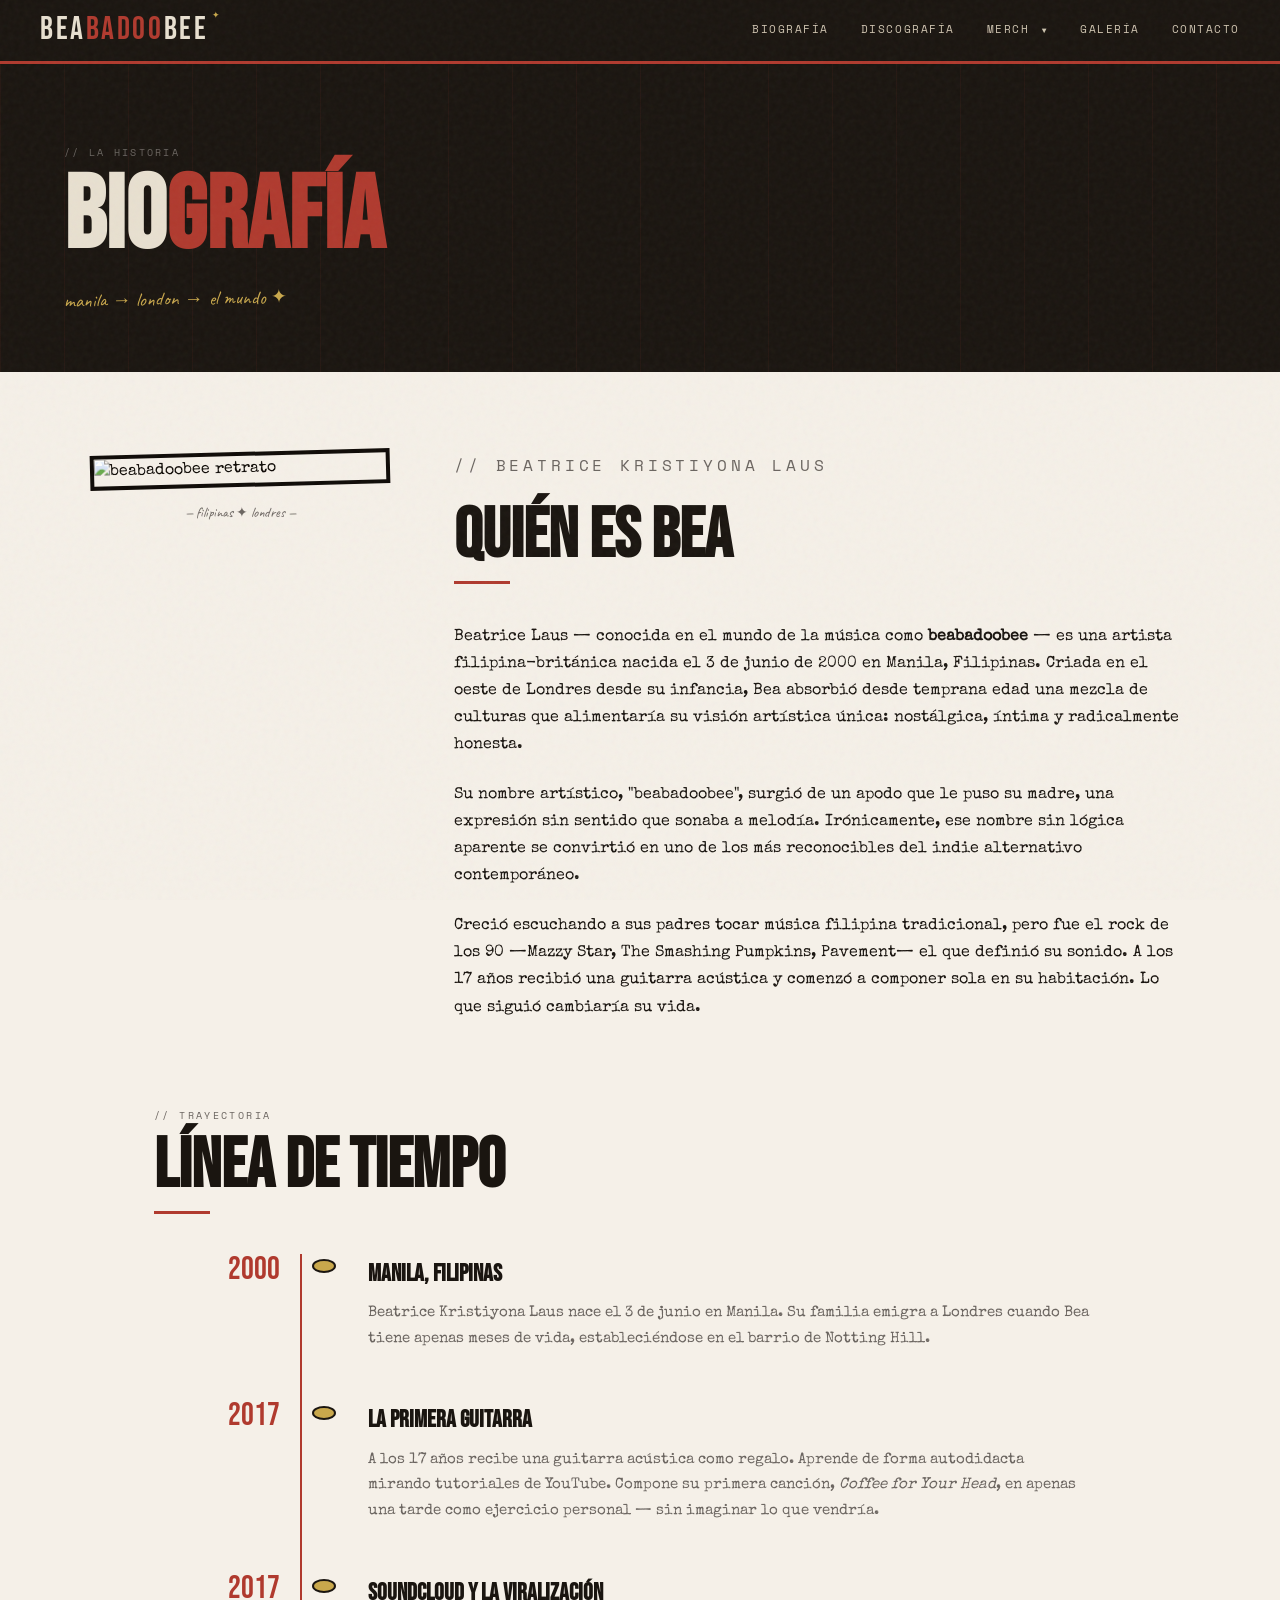
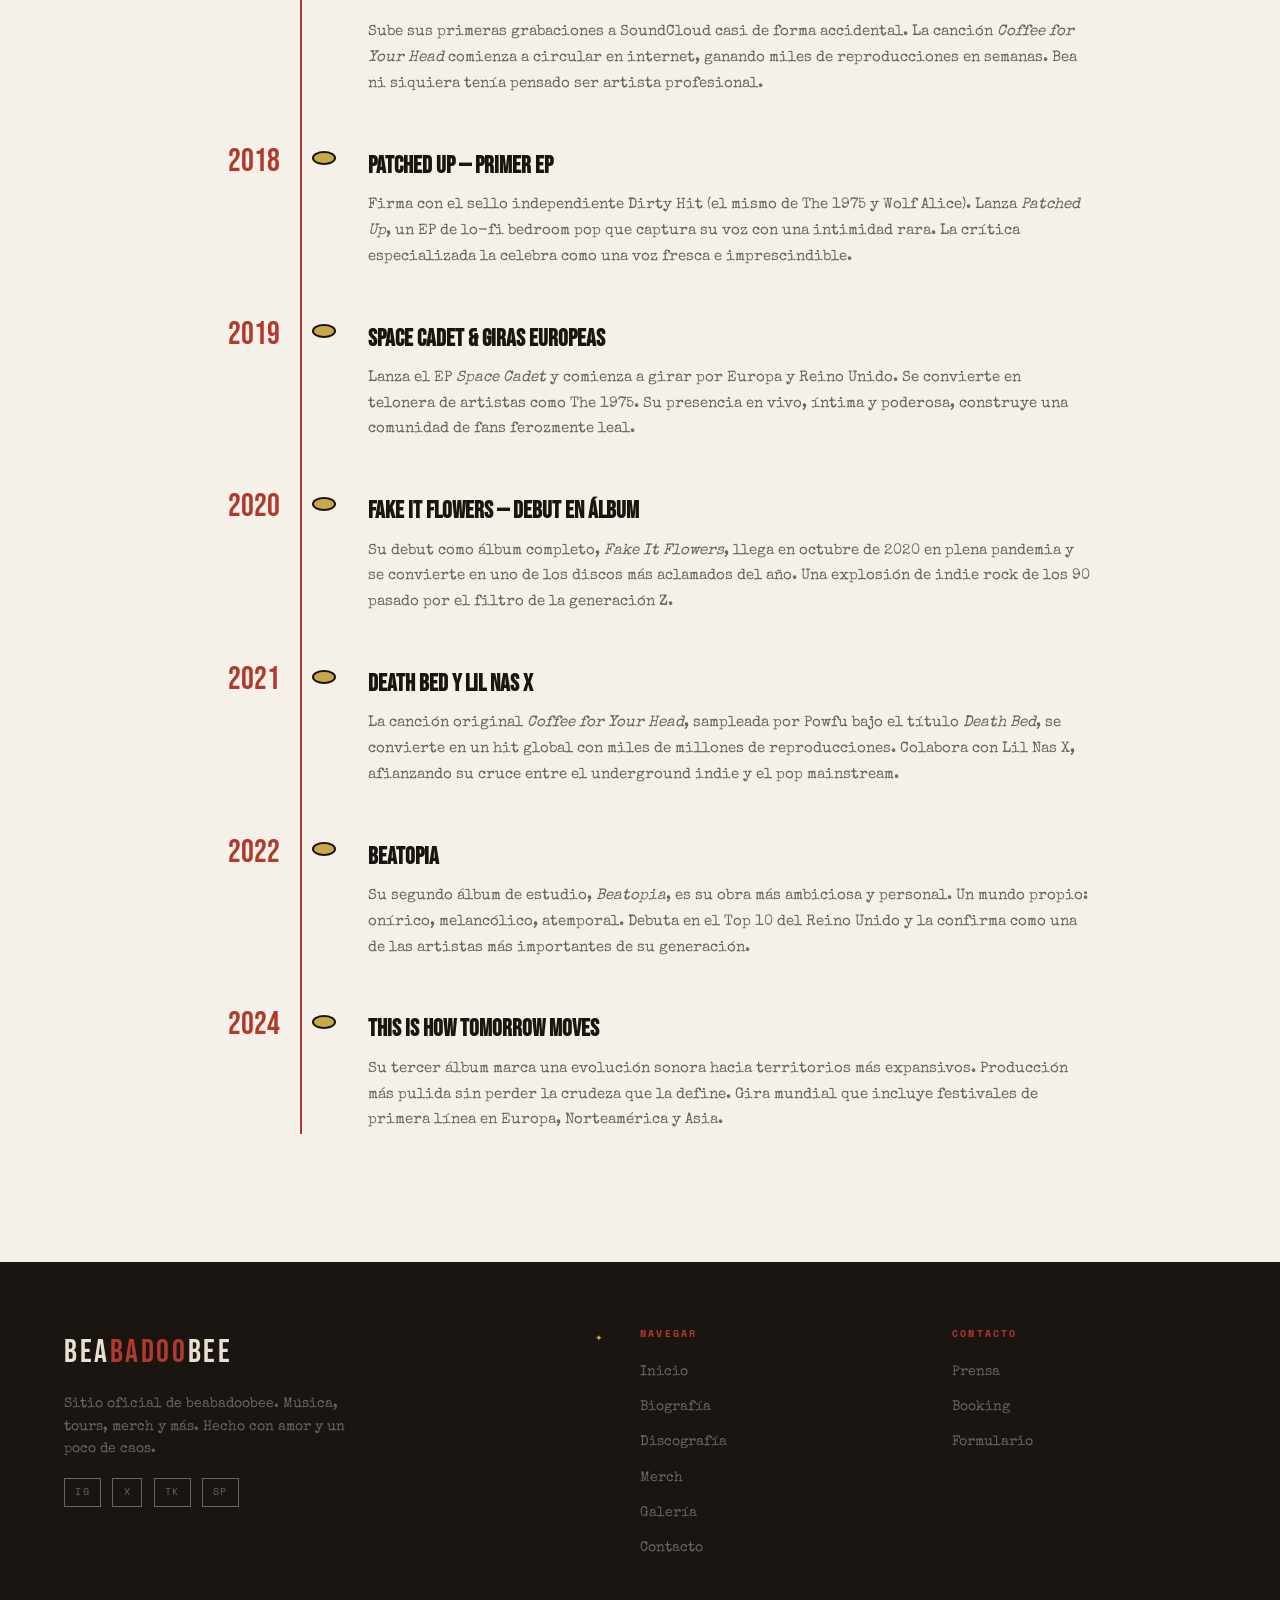
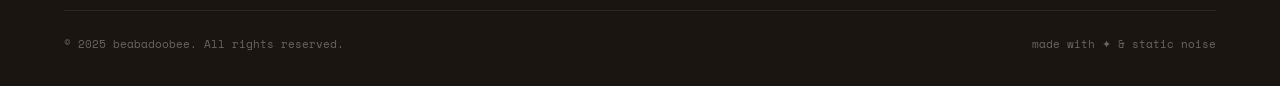
==== biografia.html @ ae2eb602 "first commit" ====
<!doctype html>
<html lang="es">
<head>
  <meta charset="UTF-8" />
  <meta name="viewport" content="width=device-width, initial-scale=1.0" />
  <meta name="description" content="Biografía de beabadoobee — su historia, trayectoria y vida musical." />
  <title>beabadoobee — Biografía</title>
  <link rel="stylesheet" href="styles.css" />
  <link rel="icon" href="data:image/svg+xml,<svg xmlns='http://www.w3.org/2000/svg' viewBox='0 0 100 100'><text y='.9em' font-size='90'>🌹</text></svg>" />
</head>
<body>

<!-- ── NAV ───────────────────────────────── -->
<nav class="site-nav" role="navigation" aria-label="Menú principal">
  <a href="index.html" class="nav-logo">bea<span>badoo</span>bee</a>
  <ul class="nav-links">
    <li><a href="biografia.html">Biografía</a></li>
    <li><a href="discografia.html">Discografía</a></li>
    <li class="merch-nav-item">
      <button class="merch-toggle" aria-haspopup="true">Merch <span class="arrow">▼</span></button>
      <div class="merch-dropdown" role="menu">
        <a href="merch.html#remeras">Remeras</a>
        <a href="merch.html#abrigos">Abrigos</a>
        <a href="merch.html#accesorios">Accesorios</a>
        <a href="merch.html#vinilos">Vinilos</a>
      </div>
    </li>
    <li><a href="galeria.html">Galería</a></li>
    <li><a href="contacto.html">Contacto</a></li>
  </ul>
  <button class="hamburger" aria-label="Abrir menú" aria-expanded="false" aria-controls="mobile-menu">
    <span></span><span></span><span></span>
  </button>
</nav>

<div class="mobile-menu" id="mobile-menu" role="dialog" aria-label="Menú móvil" hidden>
  <ul>
    <li><a href="biografia.html">Biografía</a></li>
    <li><a href="discografia.html">Discografía</a></li>
    <li>
      <button class="mobile-merch-toggle">Merch ▼</button>
      <div class="mobile-merch-sub">
        <a href="merch.html">Todo el Merch</a>
        <a href="merch.html#remeras">Remeras</a>
        <a href="merch.html#abrigos">Abrigos</a>
        <a href="merch.html#accesorios">Accesorios</a>
        <a href="merch.html#vinilos">Vinilos</a>
      </div>
    </li>
    <li><a href="galeria.html">Galería</a></li>
    <li><a href="contacto.html">Contacto</a></li>
  </ul>
</div>

<!-- ── PAGE HERO ─────────────────────────── -->
<div class="page-hero">
  <p class="page-hero-eyebrow">// la historia</p>
  <h1 class="page-hero-title">bio<span>grafía</span></h1>
  <p class="page-hero-sub">manila → london → el mundo ✦</p>
</div>

<!-- ── BIO INTRO ─────────────────────────── -->
<section class="bio-page" style="padding-top: 5rem;">
  <div class="bio-intro">
    <div class="bio-intro-img">
      <img
        src="https://i.pinimg.com/1200x/72/44/1c/72441cd2510d9739b114c36bc61c6f2d.jpg"
        alt="beabadoobee retrato"
        loading="lazy"
        onerror="this.onerror=null;this.src='https://images.unsplash.com/photo-1516280440614-37939bbacd81?w=600&q=80';"
      />
    </div>
    <div class="bio-intro-text">
      <p class="section-label">// beatrice kristiyona laus</p>
      <h2 class="section-title">quién es bea</h2>
      <p>Beatrice Laus — conocida en el mundo de la música como <strong>beabadoobee</strong> — es una artista filipina-británica nacida el 3 de junio de 2000 en Manila, Filipinas. Criada en el oeste de Londres desde su infancia, Bea absorbió desde temprana edad una mezcla de culturas que alimentaría su visión artística única: nostálgica, íntima y radicalmente honesta.</p>
      <p>Su nombre artístico, "beabadoobee", surgió de un apodo que le puso su madre, una expresión sin sentido que sonaba a melodía. Irónicamente, ese nombre sin lógica aparente se convirtió en uno de los más reconocibles del indie alternativo contemporáneo.</p>
      <p>Creció escuchando a sus padres tocar música filipina tradicional, pero fue el rock de los 90 —Mazzy Star, The Smashing Pumpkins, Pavement— el que definió su sonido. A los 17 años recibió una guitarra acústica y comenzó a componer sola en su habitación. Lo que siguió cambiaría su vida.</p>
    </div>
  </div>

  <!-- Timeline -->
  <div style="max-width: 1100px; margin: 0 auto; padding: 0 4rem;">
    <p class="section-label">// trayectoria</p>
    <h2 class="section-title">línea de tiempo</h2>

    <div class="bio-timeline">

      <div class="timeline-item">
        <div class="timeline-year">2000</div>
        <div class="timeline-dot"></div>
        <div class="timeline-content">
          <h3>Manila, Filipinas</h3>
          <p>Beatrice Kristiyona Laus nace el 3 de junio en Manila. Su familia emigra a Londres cuando Bea tiene apenas meses de vida, estableciéndose en el barrio de Notting Hill.</p>
        </div>
      </div>

      <div class="timeline-item">
        <div class="timeline-year">2017</div>
        <div class="timeline-dot"></div>
        <div class="timeline-content">
          <h3>La primera guitarra</h3>
          <p>A los 17 años recibe una guitarra acústica como regalo. Aprende de forma autodidacta mirando tutoriales de YouTube. Compone su primera canción, <em>Coffee for Your Head</em>, en apenas una tarde como ejercicio personal — sin imaginar lo que vendría.</p>
        </div>
      </div>

      <div class="timeline-item">
        <div class="timeline-year">2017</div>
        <div class="timeline-dot"></div>
        <div class="timeline-content">
          <h3>SoundCloud y la viralización</h3>
          <p>Sube sus primeras grabaciones a SoundCloud casi de forma accidental. La canción <em>Coffee for Your Head</em> comienza a circular en internet, ganando miles de reproducciones en semanas. Bea ni siquiera tenía pensado ser artista profesional.</p>
        </div>
      </div>

      <div class="timeline-item">
        <div class="timeline-year">2018</div>
        <div class="timeline-dot"></div>
        <div class="timeline-content">
          <h3>Patched Up — primer EP</h3>
          <p>Firma con el sello independiente Dirty Hit (el mismo de The 1975 y Wolf Alice). Lanza <em>Patched Up</em>, un EP de lo-fi bedroom pop que captura su voz con una intimidad rara. La crítica especializada la celebra como una voz fresca e imprescindible.</p>
        </div>
      </div>

      <div class="timeline-item">
        <div class="timeline-year">2019</div>
        <div class="timeline-dot"></div>
        <div class="timeline-content">
          <h3>Space Cadet & giras europeas</h3>
          <p>Lanza el EP <em>Space Cadet</em> y comienza a girar por Europa y Reino Unido. Se convierte en telonera de artistas como The 1975. Su presencia en vivo, íntima y poderosa, construye una comunidad de fans ferozmente leal.</p>
        </div>
      </div>

      <div class="timeline-item">
        <div class="timeline-year">2020</div>
        <div class="timeline-dot"></div>
        <div class="timeline-content">
          <h3>Fake It Flowers — debut en álbum</h3>
          <p>Su debut como álbum completo, <em>Fake It Flowers</em>, llega en octubre de 2020 en plena pandemia y se convierte en uno de los discos más aclamados del año. Una explosión de indie rock de los 90 pasado por el filtro de la generación Z.</p>
        </div>
      </div>

      <div class="timeline-item">
        <div class="timeline-year">2021</div>
        <div class="timeline-dot"></div>
        <div class="timeline-content">
          <h3>Death Bed y Lil Nas X</h3>
          <p>La canción original <em>Coffee for Your Head</em>, sampleada por Powfu bajo el título <em>Death Bed</em>, se convierte en un hit global con miles de millones de reproducciones. Colabora con Lil Nas X, afianzando su cruce entre el underground indie y el pop mainstream.</p>
        </div>
      </div>

      <div class="timeline-item">
        <div class="timeline-year">2022</div>
        <div class="timeline-dot"></div>
        <div class="timeline-content">
          <h3>Beatopia</h3>
          <p>Su segundo álbum de estudio, <em>Beatopia</em>, es su obra más ambiciosa y personal. Un mundo propio: onírico, melancólico, atemporal. Debuta en el Top 10 del Reino Unido y la confirma como una de las artistas más importantes de su generación.</p>
        </div>
      </div>

      <div class="timeline-item">
        <div class="timeline-year">2024</div>
        <div class="timeline-dot"></div>
        <div class="timeline-content">
          <h3>This Is How Tomorrow Moves</h3>
          <p>Su tercer álbum marca una evolución sonora hacia territorios más expansivos. Producción más pulida sin perder la crudeza que la define. Gira mundial que incluye festivales de primera línea en Europa, Norteamérica y Asia.</p>
        </div>
      </div>

    </div>
  </div>
</section>

<!-- ── FOOTER ─────────────────────────────── -->
<footer class="site-footer" role="contentinfo">
  <div class="footer-inner">
    <div class="footer-brand">
      <a href="index.html" class="nav-logo">bea<span>badoo</span>bee</a>
      <p>Sitio oficial de beabadoobee. Música, tours, merch y más. Hecho con amor y un poco de caos.</p>
      <div class="social-links">
        <a href="https://www.instagram.com/beabadoobee/" target="_blank" rel="noopener">IG</a>
        <a href="https://twitter.com/beabadoobee" target="_blank" rel="noopener">X</a>
        <a href="https://www.tiktok.com/@beabadoobee" target="_blank" rel="noopener">TK</a>
        <a href="https://open.spotify.com/artist/27NovPIUIRrOZoCHxABJwK" target="_blank" rel="noopener">SP</a>
      </div>
    </div>
    <div class="footer-col">
      <h3>Navegar</h3>
      <ul>
        <li><a href="index.html">Inicio</a></li>
        <li><a href="biografia.html">Biografía</a></li>
        <li><a href="discografia.html">Discografía</a></li>
        <li><a href="merch.html">Merch</a></li>
        <li><a href="galeria.html">Galería</a></li>
        <li><a href="contacto.html">Contacto</a></li>
      </ul>
    </div>
    <div class="footer-col">
      <h3>Contacto</h3>
      <ul>
        <li><a href="mailto:press@beabadoobee.com">Prensa</a></li>
        <li><a href="mailto:booking@beabadoobee.com">Booking</a></li>
        <li><a href="contacto.html">Formulario</a></li>
      </ul>
    </div>
  </div>
  <div class="footer-bottom">
    <span>© 2025 beabadoobee. All rights reserved.</span>
    <span>made with ✦ &amp; static noise</span>
  </div>
</footer>

<script src="main.js"></script>
</body>
</html>
---- styles.css ----
/* ============================================
   beabadoobee — styles.css
   Layout: Flexbox | Estética: trash / indie
   ============================================ */

@import url('https://fonts.googleapis.com/css2?family=Special+Elite&family=Bebas+Neue&family=Caveat:wght@400;700&family=Space+Mono:ital,wght@0,400;0,700;1,400&display=swap');

/* ── Variables ─────────────────────────────── */
:root {
  --cream:      #e8e0d0;
  --cream-dark: #cfc4b0;
  --black:      #1a1510;
  --red:        #b03a2e;
  --yellow:     #c9a84c;
  --green:      #4a6741;
  --grey:       #6b6560;
  --white-off:  #f5f0e8;

  --font-display: 'Bebas Neue', sans-serif;
  --font-hand:    'Caveat', cursive;
  --font-type:    'Special Elite', cursive;
  --font-mono:    'Space Mono', monospace;
}

/* ── Reset ──────────────────────────────────── */
*, *::before, *::after { box-sizing: border-box; margin: 0; padding: 0; }
html  { scroll-behavior: smooth; }
img   { display: block; max-width: 100%; }
a     { color: inherit; text-decoration: none; }
ul    { list-style: none; }

body {
  background-color: var(--cream);
  color: var(--black);
  font-family: var(--font-type);
  font-size: 16px;
  line-height: 1.7;
  overflow-x: hidden;
  cursor: crosshair;
}

/* Grain overlay */
body::before {
  content: '';
  position: fixed;
  inset: 0;
  background-image: url("data:image/svg+xml,%3Csvg viewBox='0 0 200 200' xmlns='http://www.w3.org/2000/svg'%3E%3Cfilter id='noise'%3E%3CfeTurbulence type='fractalNoise' baseFrequency='0.85' numOctaves='4' stitchTiles='stitch'/%3E%3C/filter%3E%3Crect width='100%25' height='100%25' filter='url(%23noise)' opacity='1'/%3E%3C/svg%3E");
  opacity: 0.04;
  pointer-events: none;
  z-index: 9999;
}

/* ════════════════════════════════════════════
   NAV
════════════════════════════════════════════ */
.site-nav {
  position: sticky;
  top: 0;
  z-index: 200;
  background: var(--black);
  border-bottom: 3px solid var(--red);
  padding: 0 2.5rem;
  height: 64px;
  display: flex;
  flex-direction: row;
  align-items: center;
  justify-content: space-between;
}

.nav-logo {
  font-family: var(--font-display);
  font-size: 2rem;
  letter-spacing: 0.08em;
  color: var(--cream);
  text-transform: lowercase;
  position: relative;
  flex-shrink: 0;
}
.nav-logo span { color: var(--red); }
.nav-logo::after {
  content: '✦';
  font-size: 0.55rem;
  color: var(--yellow);
  position: absolute;
  top: 6px;
  right: -14px;
}

.nav-links {
  display: flex;
  flex-direction: row;
  align-items: center;
  gap: 2rem;
}

.nav-links > li { position: relative; }

.nav-links a,
.merch-toggle {
  font-family: var(--font-mono);
  font-size: 0.68rem;
  text-transform: uppercase;
  letter-spacing: 0.14em;
  color: var(--cream-dark);
  position: relative;
  padding-bottom: 3px;
  transition: color 0.2s;
  white-space: nowrap;
  background: none;
  border: none;
  cursor: pointer;
  text-decoration: none; 
  display: inline-block;
}

.nav-links a::after,
.merch-toggle::after {
  content: '';
  position: absolute;
  bottom: 0; left: 0;
  width: 0; height: 2px;
  background: var(--red);
  transition: width 0.25s ease;
}

.nav-links a:hover,
.merch-toggle:hover { color: var(--white-off); }
.nav-links a:hover::after,
.merch-toggle:hover::after { width: 100%; }

/* Flecha del dropdown merch */
.merch-toggle .arrow {
  display: inline-block;
  margin-left: 4px;
  transition: transform 0.2s;
  font-size: 0.5rem;
  vertical-align: middle;
}
.merch-toggle.open .arrow { transform: rotate(180deg); }

/* Dropdown merch desktop — REPARADO */
.merch-dropdown {
  display: none;
  position: absolute;
  top: 100%; /* Cambiado de calc(100% + 16px) a 100% para eliminar el hueco que cerraba el menú */
  left: 50%;
  transform: translateX(-50%);
  background: var(--black);
  border: 2px solid var(--red);
  min-width: 160px;
  flex-direction: column;
  z-index: 300;
  margin-top: 8px; /* Agrega separación estética segura */
}

/* ESTA REGLA FALTABA: Muestra el menú cuando JS le da la orden */
.merch-dropdown.open { 
  display: flex !important; 
}

/* Puente invisible para que el cursor no pierda contacto al bajar */
.merch-dropdown::before {
  content: '';
  position: absolute;
  top: -12px;
  left: 0;
  width: 100%;
  height: 12px;
  background: transparent;
}

.merch-dropdown a {
  display: block; /* Asegura que todo el rectángulo sea clickable */
  font-family: var(--font-mono);
  font-size: 0.65rem;
  letter-spacing: 0.12em;
  text-transform: uppercase;
  color: var(--cream-dark);
  padding: 0.75rem 1rem;
  border-bottom: 1px solid rgba(255,255,255,0.06);
  transition: background 0.15s, color 0.15s;
}
.merch-dropdown a:last-child { border-bottom: none; }
.merch-dropdown a:hover { background: var(--red); color: var(--cream); }

.merch-section-heading {
  font-family: var(--font-mono);
  font-size: 0.85rem;
  letter-spacing: 0.15em;
  text-transform: uppercase;
  color: var(--black);
  margin-top: 4rem;
  margin-bottom: 1.5rem;
  border-bottom: 2px dashed var(--black);
  padding-bottom: 0.5rem;
  scroll-margin-top: 85px; 
}

/* Hamburger */
.hamburger {
  display: none;
  flex-direction: column;
  justify-content: center;
  gap: 5px;
  background: none;
  border: none;
  cursor: pointer;
  padding: 6px;
  flex-shrink: 0;
}
.hamburger span {
  display: block;
  width: 26px;
  height: 2px;
  background: var(--cream);
  transition: transform 0.3s, opacity 0.3s;
}
.hamburger.open span:nth-child(1) { transform: translateY(7px) rotate(45deg); }
.hamburger.open span:nth-child(2) { opacity: 0; }
.hamburger.open span:nth-child(3) { transform: translateY(-7px) rotate(-45deg); }

/* Mobile menu */
.mobile-menu {
  display: none;
  position: fixed;
  top: 64px; left: 0; right: 0;
  background: var(--black);
  border-bottom: 3px solid var(--red);
  padding: 1.5rem 2rem 2rem;
  z-index: 199;
  transform: translateY(-110%);
  transition: transform 0.35s cubic-bezier(0.23, 1, 0.32, 1);
}
.mobile-menu.open { transform: translateY(0); }

.mobile-menu ul {
  display: flex;
  flex-direction: column;
  gap: 0.6rem;
}

.mobile-menu > ul > li > a,
.mobile-menu .mobile-merch-toggle {
  font-family: var(--font-display);
  font-size: 2rem;
  letter-spacing: 0.06em;
  color: var(--cream);
  transition: color 0.2s;
  background: none;
  border: none;
  cursor: pointer;
  display: block;
  padding: 0;
  width: 100%;
  text-align: left;
}
.mobile-menu > ul > li > a:hover,
.mobile-menu .mobile-merch-toggle:hover { color: var(--red); }

/* Sub-links merch mobile */
.mobile-merch-sub {
  display: none;
  flex-direction: column;
  gap: 0.3rem;
  padding-left: 1.5rem;
  margin-top: 0.4rem;
}
.mobile-merch-sub.open { display: flex; }
.mobile-merch-sub a {
  font-family: var(--font-mono);
  font-size: 0.7rem;
  letter-spacing: 0.12em;
  text-transform: uppercase;
  color: var(--grey);
  transition: color 0.2s;
}
.mobile-merch-sub a:hover { color: var(--yellow); }

/* ════════════════════════════════════════════
   PAGE HERO (páginas internas)
════════════════════════════════════════════ */
.page-hero {
  background: var(--black);
  padding: 5rem 4rem 4rem;
  position: relative;
  overflow: hidden;
  display: flex;
  flex-direction: column;
  justify-content: flex-end;
  min-height: 260px;
}

.page-hero::before {
  content: '';
  position: absolute;
  inset: 0;
  background: repeating-linear-gradient(
    90deg,
    rgba(176,58,46,0.07) 0px, rgba(176,58,46,0.07) 1px,
    transparent 1px, transparent 64px
  );
}

.page-hero-eyebrow {
  font-family: var(--font-mono);
  font-size: 0.65rem;
  letter-spacing: 0.22em;
  text-transform: uppercase;
  color: var(--grey);
  margin-bottom: 0.6rem;
  position: relative;
}

.page-hero-title {
  font-family: var(--font-display);
  font-size: clamp(3rem, 8vw, 7rem);
  line-height: 0.92;
  color: var(--cream);
  text-transform: lowercase;
  position: relative;
}
.page-hero-title span { color: var(--red); }

.page-hero-sub {
  font-family: var(--font-hand);
  font-size: 1.2rem;
  color: var(--yellow);
  margin-top: 0.6rem;
  transform: rotate(-1deg);
  display: inline-block;
  position: relative;
}

/* ════════════════════════════════════════════
   SECCIONES — compartido
════════════════════════════════════════════ */
section { padding: 5rem 4rem; }

.section-label {
  font-family: var(--font-mono);
  font-size: 0.62rem;
  letter-spacing: 0.24em;
  text-transform: uppercase;
  color: var(--grey);
  margin-bottom: 0.4rem;
  display: block;
}

.section-title {
  font-family: var(--font-display);
  font-size: clamp(2.8rem, 5.5vw, 5rem);
  line-height: 1;
  text-transform: lowercase;
  margin-bottom: 2.5rem;
  position: relative;
}
.section-title::after {
  content: '';
  display: block;
  width: 56px;
  height: 3px;
  background: var(--red);
  margin-top: 0.55rem;
}

/* Botones */
.btn-primary {
  font-family: var(--font-mono);
  font-size: 0.72rem;
  letter-spacing: 0.15em;
  text-transform: uppercase;
  background: var(--red);
  color: var(--cream);
  padding: 0.85rem 2rem;
  border: 2px solid var(--red);
  display: inline-block;
  transition: background 0.2s, color 0.2s;
  cursor: pointer;
}
.btn-primary:hover { background: transparent; color: var(--red); }

.btn-outline {
  font-family: var(--font-mono);
  font-size: 0.72rem;
  letter-spacing: 0.15em;
  text-transform: uppercase;
  background: transparent;
  color: var(--cream);
  padding: 0.85rem 2rem;
  border: 2px solid var(--cream-dark);
  display: inline-block;
  transition: border-color 0.2s, color 0.2s;
  cursor: pointer;
}
.btn-outline:hover { border-color: var(--yellow); color: var(--yellow); }

/* ════════════════════════════════════════════
   INDEX — HERO
════════════════════════════════════════════ */
.hero {
  position: relative;
  min-height: 90vh;
  display: flex;
  flex-direction: row;
  align-items: stretch;
  background:
    repeating-linear-gradient(-45deg, transparent, transparent 40px,
      rgba(176,58,46,0.035) 40px, rgba(176,58,46,0.035) 41px),
    var(--cream);
  overflow: hidden;
}

.hero-bg { position: absolute; inset: 0; pointer-events: none; z-index: 0; }

.hero-text {
  flex: 0 0 58%;
  display: flex;
  flex-direction: column;
  justify-content: center;
  align-items: flex-start;
  gap: 1rem;
  padding: 5rem 3rem 5rem 4rem;
  position: relative;
  z-index: 2;
}

.hero-eyebrow {
  font-family: var(--font-mono);
  font-size: 0.65rem;
  letter-spacing: 0.22em;
  text-transform: uppercase;
  color: var(--grey);
}

.hero-title {
  font-family: var(--font-display);
  font-size: clamp(4.5rem, 9vw, 9rem);
  line-height: 0.9;
  color: var(--black);
  text-transform: lowercase;
}
.hero-title .accent { color: var(--red); }

.hero-subtitle {
  font-family: var(--font-hand);
  font-size: 1.35rem;
  color: var(--grey);
  transform: rotate(-1.5deg);
  display: inline-block;
}

.hero-cta {
  display: inline-block;
  font-family: var(--font-mono);
  font-size: 0.72rem;
  letter-spacing: 0.16em;
  text-transform: uppercase;
  background: var(--black);
  color: var(--cream);
  padding: 0.85rem 2rem;
  border: 2px solid var(--black);
  margin-top: 0.5rem;
  transition: background 0.2s, border-color 0.2s, color 0.2s;
}
.hero-cta:hover { background: var(--red); border-color: var(--red); }

.hero-sticker {
  position: absolute;
  font-family: var(--font-hand);
  font-size: 0.95rem;
  border: 2px solid var(--red);
  padding: 0.3rem 0.65rem;
  background: var(--white-off);
  color: var(--red);
  white-space: nowrap;
  pointer-events: none;
  z-index: 3;
}
.sticker-1 { top: 12%; left: 61%; transform: rotate(6deg); }
.sticker-2 { bottom: 20%; left: 64%; transform: rotate(-4deg); border-color: var(--yellow); color: var(--yellow); font-size: 0.82rem; }
.sticker-3 { top: 58%; left: 54%; transform: rotate(11deg); border-color: var(--green); color: var(--green); font-size: 0.78rem; }

.hero-image-side {
  flex: 0 0 42%;
  position: relative;
  overflow: hidden;
  display: flex;
  align-items: center;
  justify-content: center;
  padding: 3rem 2.5rem 3rem 1rem;
}

.hero-image-side img {
  width: 100%;
  max-width: 360px;
  height: auto;
  display: block;
  filter: grayscale(30%) contrast(1.1) sepia(0.12);
  border: 4px solid var(--black);
  transform: rotate(2deg);
  box-shadow: 6px 8px 0 rgba(26,21,16,0.3);
  transition: transform 0.35s ease, filter 0.35s ease;
}
.hero-image-side img:hover {
  transform: rotate(0deg) scale(1.02);
  filter: grayscale(10%) contrast(1.08) sepia(0.06);
}

.hero-image-side::before {
  content: '';
  position: absolute;
  top: 0; left: 0; bottom: 0;
  width: 60px;
  background: linear-gradient(to right, var(--cream), transparent);
  z-index: 2;
  pointer-events: none;
}

.tape { position: absolute; background: rgba(201,168,76,0.38); z-index: 3; pointer-events: none; }
.tape-h { width: 88px; height: 17px; }
.tape-1 { top: 28px; left: 55px; transform: rotate(-5deg); }
.tape-2 { bottom: 55px; right: 18px; transform: rotate(8deg); }

/* ════════════════════════════════════════════
   MARQUEE
════════════════════════════════════════════ */
.marquee-wrap {
  background: var(--red);
  border-top: 2px solid var(--black);
  border-bottom: 2px solid var(--black);
  padding: 0.85rem 0;
  overflow: hidden;
  white-space: nowrap;
  display: flex;
}

.marquee-track {
  display: inline-flex;
  align-items: center;
  flex-shrink: 0;
  animation: marquee 24s linear infinite;
}

.marquee-track span {
  font-family: var(--font-display);
  font-size: 1.1rem;
  letter-spacing: 0.12em;
  color: var(--cream);
  padding: 0 2.5rem;
  text-transform: lowercase;
}
.marquee-track span.dot { color: var(--yellow); padding: 0; }

@keyframes marquee {
  from { transform: translateX(0); }
  to   { transform: translateX(-50%); }
}

/* ════════════════════════════════════════════
   INDEX — ABOUT PREVIEW
════════════════════════════════════════════ */
.about {
  background: var(--white-off);
  position: relative;
  overflow: hidden;
}
.about::before {
  content: 'bea';
  position: absolute;
  bottom: -2rem; right: -1rem;
  font-family: var(--font-display);
  font-size: 18rem;
  color: rgba(26,21,16,0.035);
  pointer-events: none;
  line-height: 1;
  z-index: 0;
}

.about-grid {
  position: relative;
  z-index: 1;
  display: flex;
  flex-direction: row;
  align-items: flex-start;
  gap: 4rem;
  max-width: 1200px;
  margin: 0 auto;
}

.about-img-wrap {
  flex: 0 0 320px;
  position: relative;
}
.about-img-wrap img {
  width: 100%;
  height: auto;
  filter: grayscale(25%) contrast(1.1) sepia(0.1);
  border: 4px solid var(--black);
  transform: rotate(-2deg);
  transition: transform 0.35s ease;
}
.about-img-wrap:hover img { transform: rotate(0deg) scale(1.02); }
.about-img-wrap::after {
  content: '★ bea ★';
  font-family: var(--font-hand);
  font-size: 1rem;
  color: var(--red);
  position: absolute;
  bottom: -1.6rem; right: 8px;
  transform: rotate(-3deg);
}

.about-text {
  flex: 1 1 0;
  display: flex;
  flex-direction: column;
}
.about-text .section-title { margin-bottom: 1.6rem; }
.about-text p { font-size: 1rem; max-width: 680px; margin-bottom: 1.5rem; }
.about-text p:first-of-type::first-letter {
  font-family: var(--font-display);
  font-size: 3.8rem;
  float: left;
  line-height: 0.78;
  margin-right: 0.08em;
  margin-top: 0.06em;
  color: var(--red);
}

.about-link {
  font-family: var(--font-mono);
  font-size: 0.7rem;
  letter-spacing: 0.14em;
  text-transform: uppercase;
  color: var(--red);
  border-bottom: 1px solid var(--red);
  padding-bottom: 2px;
  margin-top: 0.5rem;
  display: inline-flex;
  align-items: center;
  gap: 0.4rem;
  transition: gap 0.2s;
}
.about-link:hover { gap: 1rem; }

/* ════════════════════════════════════════════
   INDEX — RELEASE TEASER
════════════════════════════════════════════ */
.release-teaser {
  background: var(--black);
  color: var(--cream);
  position: relative;
  overflow: hidden;
  display: flex;
  flex-direction: column;
  align-items: center;
  justify-content: center;
  text-align: center;
  padding: 5rem 2rem;
  gap: 0.5rem;
}
.release-teaser::before {
  content: '';
  position: absolute;
  inset: 0;
  background: repeating-linear-gradient(90deg,
    rgba(176,58,46,0.07) 0px, rgba(176,58,46,0.07) 1px,
    transparent 1px, transparent 64px);
  pointer-events: none;
}
.release-teaser .section-label { color: var(--grey); }
.release-teaser .section-title { color: var(--cream); font-size: clamp(3rem,7.5vw,7rem); margin-bottom: 0.3rem; }
.release-teaser .section-title::after { margin: 0.4rem auto 0; }
.album-info { font-family: var(--font-hand); font-size: 1.3rem; color: var(--yellow); margin-bottom: 1.5rem; }
.release-actions {
  display: flex;
  flex-direction: row;
  align-items: center;
  justify-content: center;
  flex-wrap: wrap;
  gap: 1rem;
  margin-top: 0.5rem;
}

/* ════════════════════════════════════════════
   GALERÍA
════════════════════════════════════════════ */
/* --- Contenedor General --- */
.gallery-page { 
  background: var(--cream-dark); 
}

/* --- Contenedor de la Galería (Flexbox) --- */
.gallery-grid {
  display: flex;
  flex-direction: row;
  flex-wrap: wrap;
  gap: 1.5rem; /* Un poco más de espacio para el efecto escalonado */
  justify-content: center;
  align-items: flex-start; /* Clave para que el margin-top no rompa el flex */
}

/* --- Elementos de la Galería (Tamaño Vertical Fijo en Escritorio) --- */
.gallery-item {
  flex: 0 0 280px;  /* Ancho fijo */
  height: 420px;    /* Alto fijo (proporción vertical tipo póster) */
  position: relative;
  overflow: hidden;
  border: 3px solid var(--black);
}

.gallery-item img {
  width: 100%;
  height: 100%;
  object-fit: cover; /* Se adapta al contenedor vertical sin deformarse */
  object-position: center top;
  filter: grayscale(18%) contrast(1.1) sepia(0.07);
  transition: transform 0.5s ease, filter 0.4s;
  cursor: zoom-in;
}

/* --- Efectos Hover --- */
.gallery-item:hover img { 
  transform: scale(1.05); 
  filter: grayscale(0%) contrast(1.05); 
}

/* Efecto escalonado inicial (Imágenes pares bajan 32px) */
.gallery-item:nth-child(even) { 
  margin-top: 32px; 
}

/* --- Textos de las Fotos (Captions) --- */
.gallery-caption {
  position: absolute;
  bottom: 0; left: 0; right: 0;
  background: var(--black);
  color: var(--cream);
  font-family: var(--font-hand);
  font-size: 0.88rem;
  padding: 0.45rem 0.75rem;
  opacity: 0;
  transform: translateY(100%);
  transition: opacity 0.3s, transform 0.3s;
}

.gallery-item:hover .gallery-caption { 
  opacity: 1; 
  transform: translateY(0); 
}

/* Lightbox */
.lightbox-overlay {
  display: none;
  position: fixed;
  inset: 0;
  background: rgba(26,21,16,0.94);
  z-index: 1000;
  align-items: center;
  justify-content: center;
}

.lightbox-overlay.open { 
  display: flex; 
}

.lightbox-inner { 
  position: relative; 
  max-width: 90vw; 
  max-height: 90vh; 
}

.lightbox-inner img { 
  max-width: 90vw; 
  max-height: 85vh; 
  object-fit: contain; 
  border: 4px solid var(--cream); 
}

.lightbox-close {
  position: absolute;
  top: -2rem; right: 0;
  background: none;
  border: none;
  color: var(--cream);
  font-size: 1.4rem;
  cursor: pointer;
  font-family: var(--font-mono);
  transition: color 0.2s;
}

.lightbox-close:hover { 
  color: var(--red); 
}

/* ════════════════════════════════════════════
   BIOGRAFÍA
════════════════════════════════════════════ */
.bio-page { background: var(--white-off); }

.bio-intro {
  display: flex;
  flex-direction: row;
  gap: 4rem;
  align-items: flex-start;
  max-width: 1100px;
  margin: 0 auto 4rem;
}
.bio-intro-img {
  flex: 0 0 300px;
  position: relative;
}
.bio-intro-img img {
  width: 100%;
  height: auto;
  filter: grayscale(20%) contrast(1.1) sepia(0.1);
  border: 4px solid var(--black);
  transform: rotate(-1.5deg);
}
.bio-intro-img::after {
  content: '— filipinas ✦ londres —';
  font-family: var(--font-hand);
  font-size: 0.9rem;
  color: var(--grey);
  display: block;
  text-align: center;
  margin-top: 0.8rem;
}
.bio-intro-text { flex: 1 1 0; }
.bio-intro-text p { margin-bottom: 1.4rem; font-size: 1rem; }

.bio-timeline {
  max-width: 900px;
  margin: 0 auto;
  position: relative;
}
.bio-timeline::before {
  content: '';
  position: absolute;
  left: 110px;
  top: 0; bottom: 0;
  width: 2px;
  background: var(--red);
}

.timeline-item {
  display: flex;
  flex-direction: row;
  align-items: flex-start;
  gap: 2rem;
  margin-bottom: 3rem;
  position: relative;
}
.timeline-year {
  flex: 0 0 90px;
  font-family: var(--font-display);
  font-size: 2rem;
  color: var(--red);
  line-height: 1;
  text-align: right;
}
.timeline-dot {
  flex: 0 0 24px;
  width: 14px;
  height: 14px;
  background: var(--yellow);
  border: 2px solid var(--black);
  border-radius: 50%;
  margin-top: 0.35rem;
  position: relative;
  z-index: 1;
}
.timeline-content { flex: 1 1 0; }
.timeline-content h3 {
  font-family: var(--font-display);
  font-size: 1.5rem;
  text-transform: lowercase;
  margin-bottom: 0.4rem;
}
.timeline-content p { font-size: 0.95rem; color: var(--grey); }

/* ════════════════════════════════════════════
   DISCOGRAFÍA
════════════════════════════════════════════ */
.disco-page { background: var(--cream); }

.disco-filter {
  display: flex;
  flex-direction: row;
  gap: 0.8rem;
  flex-wrap: wrap;
  margin-bottom: 3rem;
}

.disco-albums {
  display: flex;
  flex-direction: column;
  gap: 5rem;
}

.album-block {
  display: flex;
  flex-direction: row;
  gap: 3rem;
  align-items: flex-start;
}
.album-block:nth-child(even) { flex-direction: row-reverse; }

.album-cover-wrap {
  flex: 0 0 260px;
  position: relative;
}
.album-cover-wrap img {
  width: 100%;
  height: auto;
  border: 4px solid var(--black);
  box-shadow: 8px 8px 0 rgba(26,21,16,0.2);
  transition: transform 0.3s ease;
}
.album-cover-wrap img:hover { transform: scale(1.03) rotate(-1deg); }

.album-badge {
  position: absolute;
  top: -12px; right: -12px;
  background: var(--red);
  color: var(--cream);
  font-family: var(--font-display);
  font-size: 0.7rem;
  letter-spacing: 0.1em;
  padding: 0.3rem 0.6rem;
  transform: rotate(6deg);
}

.album-info { flex: 1 1 0; }
.album-year {
  font-family: var(--font-mono);
  font-size: 0.65rem;
  letter-spacing: 0.2em;
  color: var(--grey);
  text-transform: uppercase;
  margin-bottom: 0.3rem;
}
.album-title {
  font-family: var(--font-display);
  font-size: clamp(2rem, 4vw, 3.5rem);
  line-height: 1;
  text-transform: lowercase;
  margin-bottom: 0.3rem;
}
.album-label-name {
  font-family: var(--font-hand);
  font-size: 1rem;
  color: var(--grey);
  margin-bottom: 1.5rem;
  display: block;
}

.tracklist {
  display: flex;
  flex-direction: column;
  gap: 0;
  margin-bottom: 1.5rem;
  border-top: 1px solid var(--cream-dark);
}

.track {
  display: flex;
  flex-direction: row;
  align-items: center;
  gap: 1rem;
  padding: 0.6rem 0;
  border-bottom: 1px solid var(--cream-dark);
  font-size: 0.9rem;
}
.track-num {
  font-family: var(--font-mono);
  font-size: 0.65rem;
  color: var(--grey);
  flex: 0 0 24px;
  text-align: right;
}
.track-name { flex: 1; }
.track-name.popular {
  color: var(--red);
  font-weight: bold;
}
.track-name.popular::after {
  content: ' ★';
  font-family: var(--font-hand);
  font-size: 1rem;
}
.track-dur {
  font-family: var(--font-mono);
  font-size: 0.65rem;
  color: var(--grey);
}

/* Tour section dentro de discografía */
.tour-section {
  background: var(--black);
  color: var(--cream);
  margin-top: 2rem;
}
.tour-section .section-title { color: var(--cream); }
.tour-section .section-title::after { background: var(--yellow); }

.tour-list {
  display: flex;
  flex-direction: column;
  gap: 1rem;
  max-width: 900px;
  margin: 0 auto;
}

.tour-item {
  display: flex;
  flex-direction: row;
  align-items: center;
  gap: 2rem;
  padding: 1.2rem 1.5rem;
  border: 1px solid rgba(255,255,255,0.1);
  transition: border-color 0.2s, background 0.2s;
}
.tour-item:hover { border-color: var(--red); background: rgba(176,58,46,0.08); }

.tour-date {
  flex: 0 0 100px;
  font-family: var(--font-display);
  font-size: 1.4rem;
  color: var(--yellow);
  line-height: 1.1;
}
.tour-date small {
  display: block;
  font-family: var(--font-mono);
  font-size: 0.6rem;
  letter-spacing: 0.15em;
  color: var(--grey);
  text-transform: uppercase;
}
.tour-info { flex: 1; }
.tour-venue {
  font-family: var(--font-display);
  font-size: 1.3rem;
  text-transform: lowercase;
}
.tour-city {
  font-family: var(--font-mono);
  font-size: 0.65rem;
  letter-spacing: 0.12em;
  color: var(--grey);
  text-transform: uppercase;
}
.tour-tickets {
  font-family: var(--font-mono);
  font-size: 0.65rem;
  letter-spacing: 0.12em;
  text-transform: uppercase;
  color: var(--red);
  border: 1px solid var(--red);
  padding: 0.45rem 0.9rem;
  transition: background 0.2s, color 0.2s;
  white-space: nowrap;
}
.tour-tickets:hover { background: var(--red); color: var(--cream); }

/* ════════════════════════════════════════════
   MERCH
════════════════════════════════════════════ */
.merch-page { background: var(--cream); }

.merch-filters {
  display: flex;
  flex-direction: row;
  align-items: center;
  gap: 0.8rem;
  flex-wrap: wrap;
  margin-bottom: 3rem;
}

.merch-filter-btn {
  font-family: var(--font-mono);
  font-size: 0.65rem;
  letter-spacing: 0.14em;
  text-transform: uppercase;
  background: transparent;
  color: var(--black);
  border: 2px solid var(--cream-dark);
  padding: 0.55rem 1.2rem;
  cursor: pointer;
  transition: background 0.2s, border-color 0.2s, color 0.2s;
}
.merch-filter-btn:hover,
.merch-filter-btn.active { background: var(--black); border-color: var(--black); color: var(--cream); }

/* --- Contenedor de las tarjetas (Grid) --- */
.merch-grid {
  display: flex;
  flex-direction: row;
  flex-wrap: wrap;
  gap: 1.5rem;
  justify-content: center; 
  margin-bottom: 2rem;
}

/* --- La tarjeta individual --- */
.merch-card {
  flex: 0 0 calc(25% - 1.2rem);
  min-width: 240px; 
  display: flex;
  flex-direction: column;
  background: var(--white-off);
  border: 2px solid var(--black);
  overflow: hidden;
  transition: transform 0.2s, box-shadow 0.2s;
}
.merch-card:hover { transform: translateY(-4px); box-shadow: 6px 6px 0 var(--black); }

.merch-img-wrap {
  width: 100%;
  aspect-ratio: 1 / 1;
  overflow: hidden;
  position: relative;
  background: var(--cream-dark);
}
.merch-img-wrap img {
  width: 100%;
  height: 100%;
  object-fit: cover;
  transition: transform 0.4s ease;
}
.merch-card:hover .merch-img-wrap img { transform: scale(1.06); }

.merch-card-body {
  padding: 1rem;
  display: flex;
  flex-direction: column;
  gap: 0.4rem;
  flex: 1;
}

.merch-cat-tag {
  font-family: var(--font-mono);
  font-size: 0.55rem;
  letter-spacing: 0.16em;
  text-transform: uppercase;
  color: var(--grey);
}

.merch-name {
  font-family: var(--font-display);
  font-size: 1.2rem;
  text-transform: lowercase;
  line-height: 1.1;
}

.merch-price {
  font-family: var(--font-mono);
  font-size: 0.8rem;
  color: var(--red);
  margin-top: auto;
  padding-top: 0.5rem;
}

.merch-buy {
  display: block;
  font-family: var(--font-mono);
  font-size: 0.62rem;
  letter-spacing: 0.14em;
  text-transform: uppercase;
  text-align: center;
  padding: 0.7rem 1rem;
  background: var(--black);
  color: var(--cream);
  margin-top: 0.6rem;
  transition: background 0.2s;
}
.merch-buy:hover { background: var(--red); }

.merch-section-heading {
  font-family: var(--font-mono);
  font-size: 0.85rem;
  letter-spacing: 0.15em;
  text-transform: uppercase;
  color: var(--black);
  margin-top: 4rem;
  margin-bottom: 1.5rem;
  border-bottom: 2px dashed var(--black);
  padding-bottom: 0.5rem;
}

/* ════════════════════════════════════════════
   CONTACTO
════════════════════════════════════════════ */
.contact-page { background: var(--white-off); }

.contact-wrap {
  display: flex;
  flex-direction: row;
  gap: 5rem;
  align-items: flex-start;
  max-width: 1100px;
  margin: 0 auto;
}

.contact-info { flex: 0 0 300px; }

.contact-info-block {
  margin-bottom: 2rem;
}
.contact-info-block h3 {
  font-family: var(--font-display);
  font-size: 1.3rem;
  text-transform: lowercase;
  margin-bottom: 0.4rem;
}
.contact-info-block p,
.contact-info-block a {
  font-family: var(--font-mono);
  font-size: 0.72rem;
  color: var(--grey);
  line-height: 1.8;
  transition: color 0.2s;
}
.contact-info-block a:hover { color: var(--red); }

.contact-socials {
  display: flex;
  flex-direction: column;
  gap: 0.5rem;
  margin-top: 1.5rem;
}
.contact-social-link {
  display: flex;
  flex-direction: row;
  align-items: center;
  gap: 0.8rem;
  font-family: var(--font-mono);
  font-size: 0.68rem;
  letter-spacing: 0.1em;
  text-transform: uppercase;
  color: var(--grey);
  padding: 0.5rem 0.8rem;
  border: 1px solid rgba(107,101,96,0.3);
  transition: color 0.2s, border-color 0.2s;
  text-decoration: none;
}
.contact-social-link:hover { color: var(--yellow); border-color: var(--yellow); }
.contact-social-link .social-icon { font-size: 1rem; }

/* Formulario */
.contact-form-wrap { flex: 1 1 0; }

.contact-form {
  display: flex;
  flex-direction: column;
  gap: 1.2rem;
}

.form-row {
  display: flex;
  flex-direction: row;
  gap: 1.2rem;
}
.form-row .form-group { flex: 1; }

.form-group {
  display: flex;
  flex-direction: column;
  gap: 0.4rem;
}

.form-group label {
  font-family: var(--font-mono);
  font-size: 0.6rem;
  letter-spacing: 0.18em;
  text-transform: uppercase;
  color: var(--grey);
}

.form-group input,
.form-group select,
.form-group textarea {
  font-family: var(--font-type);
  font-size: 0.95rem;
  background: var(--cream);
  color: var(--black);
  border: 2px solid var(--cream-dark);
  padding: 0.75rem 1rem;
  width: 100%;
  transition: border-color 0.2s;
  outline: none;
  appearance: none;
}
.form-group input:focus,
.form-group select:focus,
.form-group textarea:focus { border-color: var(--red); }

.form-group textarea { resize: vertical; min-height: 140px; }

.form-group select {
  background-image: url("data:image/svg+xml,%3Csvg xmlns='http://www.w3.org/2000/svg' width='12' height='8' viewBox='0 0 12 8'%3E%3Cpath d='M1 1l5 5 5-5' stroke='%236b6560' fill='none' stroke-width='1.5'/%3E%3C/svg%3E");
  background-repeat: no-repeat;
  background-position: right 1rem center;
  padding-right: 2.5rem;
  cursor: pointer;
}

.form-submit {
  align-self: flex-start;
}

.form-feedback {
  font-family: var(--font-hand);
  font-size: 1.1rem;
  color: var(--green);
  opacity: 0;
  transition: opacity 0.4s;
  min-height: 1.5rem;
}
.form-feedback.visible { opacity: 1; }

/* ════════════════════════════════════════════
   FOOTER
════════════════════════════════════════════ */
.site-footer {
  background: var(--black);
  color: var(--cream-dark);
  padding: 4rem 4rem 2rem;
}

.footer-inner {
  display: flex;
  flex-direction: row;
  align-items: flex-start;
  gap: 3rem;
  max-width: 1200px;
  margin: 0 auto 3rem;
}

.footer-brand {
  flex: 2 1 0;
  display: flex;
  flex-direction: column;
  gap: 0.8rem;
}
.footer-brand .nav-logo { display: inline-block; }
.footer-brand > p { font-size: 0.85rem; color: var(--grey); max-width: 300px; line-height: 1.65; }

.social-links {
  display: flex;
  flex-direction: row;
  flex-wrap: wrap;
  gap: 0.7rem;
  margin-top: 0.3rem;
}
.social-links a {
  font-family: var(--font-mono);
  font-size: 0.62rem;
  letter-spacing: 0.12em;
  text-transform: uppercase;
  color: var(--grey);
  border: 1px solid var(--grey);
  padding: 0.3rem 0.65rem;
  transition: color 0.2s, border-color 0.2s;
}
.social-links a:hover { color: var(--yellow); border-color: var(--yellow); }

.footer-col {
  flex: 1 1 0;
  display: flex;
  flex-direction: column;
  gap: 1rem;
}
.footer-col h3 {
  font-family: var(--font-mono);
  font-size: 0.62rem;
  letter-spacing: 0.22em;
  text-transform: uppercase;
  color: var(--red);
}
.footer-col ul { display: flex; flex-direction: column; gap: 0.5rem; }
.footer-col a { font-size: 0.88rem; color: var(--grey); transition: color 0.2s; }
.footer-col a:hover { color: var(--cream); }

.footer-bottom {
  border-top: 1px solid rgba(255,255,255,0.08);
  padding-top: 1.5rem;
  max-width: 1200px;
  margin: 0 auto;
  display: flex;
  flex-direction: row;
  justify-content: space-between;
  align-items: center;
  font-family: var(--font-mono);
  font-size: 0.68rem;
  color: var(--grey);
}

/* ════════════════════════════════════════════
media queries 
════════════════════════════════════════════ */
@media (max-width: 1200px) {
  .merch-card { flex: 0 0 calc(33.33% - 1rem); }
  
}

@media (max-width: 1024px) {
  .album-block,
  .album-block:nth-child(even) { flex-direction: column; }
  .album-cover-wrap { flex: none; max-width: 260px; }

  .bio-intro { flex-direction: column; }
  .bio-intro-img { flex: none; max-width: 280px; align-self: center; }

  .contact-wrap { flex-direction: column; gap: 3rem; }
  .contact-info { flex: none; width: 100%; }

  .merch-card {
    flex: 0 0 calc(50% - 1rem);
    max-width: 340px; 
  }
.contact-info {
    flex-direction: column;  /* Se apila el título arriba y tarjetas abajo */
    align-items: center;
    gap: 2rem;
    text-align: center;
  }
  .contact-info-cards {
    width: 100%;
    justify-content: center;
    flex-wrap: wrap;         /* Si no entran de costado, bajan con fluidez */
  }
  .about-img-wrap { flex: 0 0 260px; }
  .footer-inner { flex-wrap: wrap; }
  .footer-brand { flex: 0 0 100%; }
  .footer-col { flex: 1 1 140px; }
}

@media (max-width: 768px) {
  section { padding: 3.5rem 1.5rem; }

  .nav-links  { display: none; }
  .hamburger  { display: flex; }
  .mobile-menu { display: block; }

  /* Hero index */
  .hero { flex-direction: column; min-height: auto; }
  .hero-image-side {
    flex: none; width: 100%;
    height: 64vw; min-height: 240px;
    order: -1; padding: 0;
  }
  .hero-image-side::before { display: none; }
  .hero-image-side img { max-width: 100%; transform: none; border: none; box-shadow: none; }
  .hero-text { flex: none; width: 100%; padding: 2.5rem 1.5rem 3rem; gap: 0.85rem; }
  .hero-title { font-size: clamp(3.5rem, 14vw, 6rem); }
  .sticker-1, .sticker-2, .sticker-3 { display: none; }

  /* About */
  .about-grid { flex-direction: column; gap: 2.5rem; }
  .about-img-wrap { flex: none; width: 100%; max-width: 320px; align-self: center; }

  /* Bio */
  .bio-timeline::before { left: 70px; }
  .timeline-year { flex: 0 0 55px; font-size: 1.4rem; }

  /* Tour */
  .tour-item { flex-direction: column; gap: 0.8rem; align-items: flex-start; }
  .tour-date { flex: none; }

  /* Galería */
  .gallery-grid { 
    gap: 1rem; 
  }

  .gallery-item { 
    /* Dos columnas perfectas */
    flex: 0 0 calc(50% - 0.5rem); 
    height: 420px; /* Sigue siendo vertical, un poco más baja para pantallas medianas */
  }

  /* Mantenemos el efecto escalonado en 2 columnas */
  .gallery-item:nth-child(even) { 
    margin-top: 24px; 
  }

  /* Merch */
/* --- Estilos para el botón de Merch en Menú Hamburguesa (768px y 480px) --- */
  .mobile-menu .mobile-merch-toggle {
    display: flex;
    align-items: center;
    justify-content: space-between;
    width: 100%;
    background: none;
    border: none;
    cursor: pointer;
  }
/* Generamos la flechita ▼ usando CSS al lado de la palabra Merch */
.mobile-menu .mobile-merch-toggle::after {
  content: ' ▼';
  font-family: var(--font-mono);
  font-size: 1.1rem;
  display: inline-block;
  transition: transform 0.25s ease;
  color: var(--cream);
}
/* Cuando JS le agrega la clase .open (en el primer clic), la flecha gira ▲ */
.mobile-menu .mobile-merch-toggle.open::after {
  transform: rotate(180deg);
  color: var(--red);
}
  /* Sub-links merch mobile */
  .mobile-merch-sub {
    display: none; /* Oculto por defecto */
    flex-direction: column;
    gap: 0.8rem;
    padding-left: 1.5rem;
    margin-top: 0.6rem;
    border-left: 2px dashed var(--red);
  }
  /* Muestra las secciones del submenú al pulsar Merch en el celular */
  .mobile-merch-sub.open {
    display: flex !important;
  }
  .mobile-merch-sub a {
    font-family: var(--font-mono);
    font-size: 0.9rem; /* Tamaño ideal para pulsaciones táctiles */
    letter-spacing: 0.12em;
    text-transform: uppercase;
    color: var(--grey);
    transition: color 0.2s;
    padding: 0.2rem 0;
  }
.contact-wrap {
    flex-direction: column; 
    gap: 3rem;
    padding: 0 1.5rem;
    align-items: center;    /* Centra la columna de info y la columna del formulario entre sí */
  }
  .contact-form { 
    align-self: stretch; 
  } 
  .contact-info {
    width: 100%;
    max-width: 550px;       /* Limitador para mantener proporciones estéticas indie */
    margin: 0 auto;         /* Centra el bloque de texto */
    display: grid;
    grid-template-columns: 1fr 1fr; 
    gap: 1.5rem;
    text-align: center;     /* Centra los textos internos para mejorar lecturas móviles */
  }

  .contact-info-block {
    margin-bottom: 0;
  }

  .contact-socials {
    grid-column: span 2; 
    flex-direction: row;
    flex-wrap: wrap;
    gap: 0.8rem;
    justify-content: center; /* Centra los botones de redes sociales */
  }
  .contact-info-block-socials {
    display: flex;
    flex-direction: wrap;
    gap: 0.5rem;
    align-items: center;
  }

  .contact-social-link {
    flex: 1 1 calc(50% - 0.5rem);
    max-width: 260px;
  }

  .contact-form-wrap {
    width: 100%;
    max-width: 550px;       /* Hace que el formulario tenga el mismo ancho exacto que la info de arriba */
    margin: 0 auto;         /* Centrado absoluto */
  }

  .form-row {
    flex-direction: column; /* Apila Nombre y Email */
    gap: 1.2rem;
  }
  .form-submit {
    align-self: center;   /* El botón de enviar ahora ocupa todo el ancho del formulario */
  }
  /* Page hero */
  .page-hero { padding: 3rem 1.5rem 2.5rem; min-height: 200px; }
  /* Release */
  .release-teaser { padding: 4rem 1.5rem; }
  /* Footer */
  .site-footer { padding: 3rem 1.5rem 1.5rem; }
  .footer-inner { flex-direction: column; gap: 2rem; }
  .footer-col { flex: none; width: 100%; }
  .footer-bottom { flex-direction: column; gap: 0.4rem; text-align: center; }
}

@media (max-width: 480px) {
  .site-nav { padding: 0 1rem; }
  .nav-logo { font-size: 1.6rem; }
  section { padding: 3rem 1rem; }
  .gallery-grid {
    gap: 2rem; /* Más separación vertical para que se note el escalonado de lado a lado */
  }

  .gallery-item { 
    /* Casi todo el ancho de la pantalla, pero manteniendo forma de cartel vertical */
    flex: 0 0 85%; 
    height: 420px; 
  }

  /* En móviles de una sola columna, el escalonado crea un ritmo alternado genial hacia abajo */
  .gallery-item:nth-child(even) { 
    margin-top: 16px; 
  }
/* --- Estilos para el botón de Merch en Menú Hamburguesa (768px y 480px) --- */
  .mobile-menu .mobile-merch-toggle {
    display: flex;
    align-items: center;
    justify-content: space-between;
    width: 100%;
    background: none;
    border: none;
    cursor: pointer;
  }

  /* Generamos la flechita ▼ usando CSS al lado de la palabra Merch */
.mobile-menu .mobile-merch-toggle::after {
  content: ' ▼';
  font-family: var(--font-mono);
  font-size: 1.1rem;
  display: inline-block;
  transition: transform 0.25s ease;
  color: var(--cream);
}

/* Cuando JS le agrega la clase .open (en el primer clic), la flecha gira ▲ */
.mobile-menu .mobile-merch-toggle.open::after {
  transform: rotate(180deg);
  color: var(--red);
}

  /* Sub-links merch mobile */
  .mobile-merch-sub {
    display: none; /* Oculto por defecto */
    flex-direction: column;
    gap: 0.8rem;
    padding-left: 1.5rem;
    margin-top: 0.6rem;
    border-left: 2px dashed var(--red);
  }

  /* Muestra las secciones del submenú al pulsar Merch en el celular */
  .mobile-merch-sub.open {
    display: flex !important;
  }

  .mobile-merch-sub a {
    font-family: var(--font-mono);
    font-size: 0.9rem; /* Tamaño ideal para pulsaciones táctiles */
    letter-spacing: 0.12em;
    text-transform: uppercase;
    color: var(--grey);
    transition: color 0.2s;
    padding: 0.2rem 0;
  }

.contact-wrap {
    padding: 0 1rem;
  }

  .contact-info {
    grid-template-columns: 1fr; /* Todo a una sola fila */
    max-width: 100%;
  }

  .contact-socials {
    grid-column: span 1;
    flex-direction: column;
    align-items: center;
  }

  .contact-social-link {
    width: 100%;
    max-width: 100%;
  }
  
  .contact-form-wrap {
    max-width: 100%;
  }
  .page-hero { padding: 2.5rem 1rem 2rem; }
}
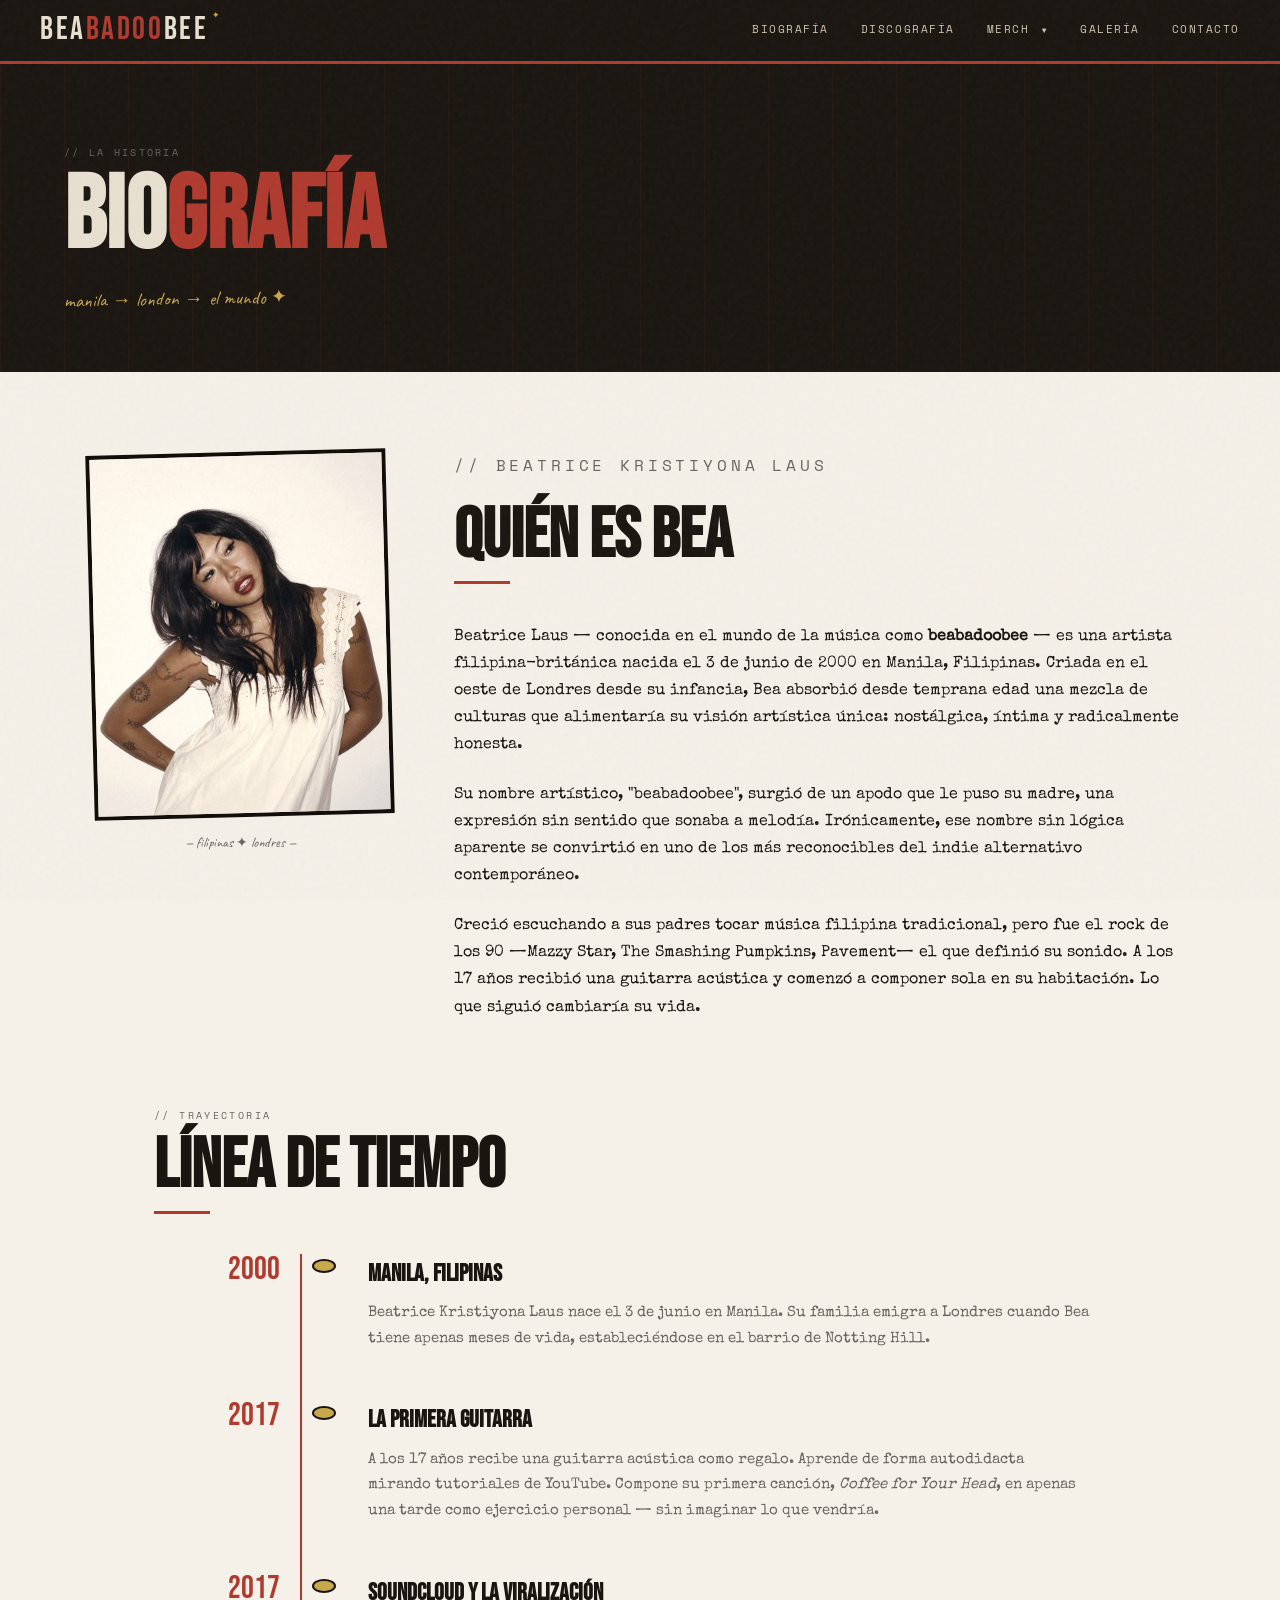
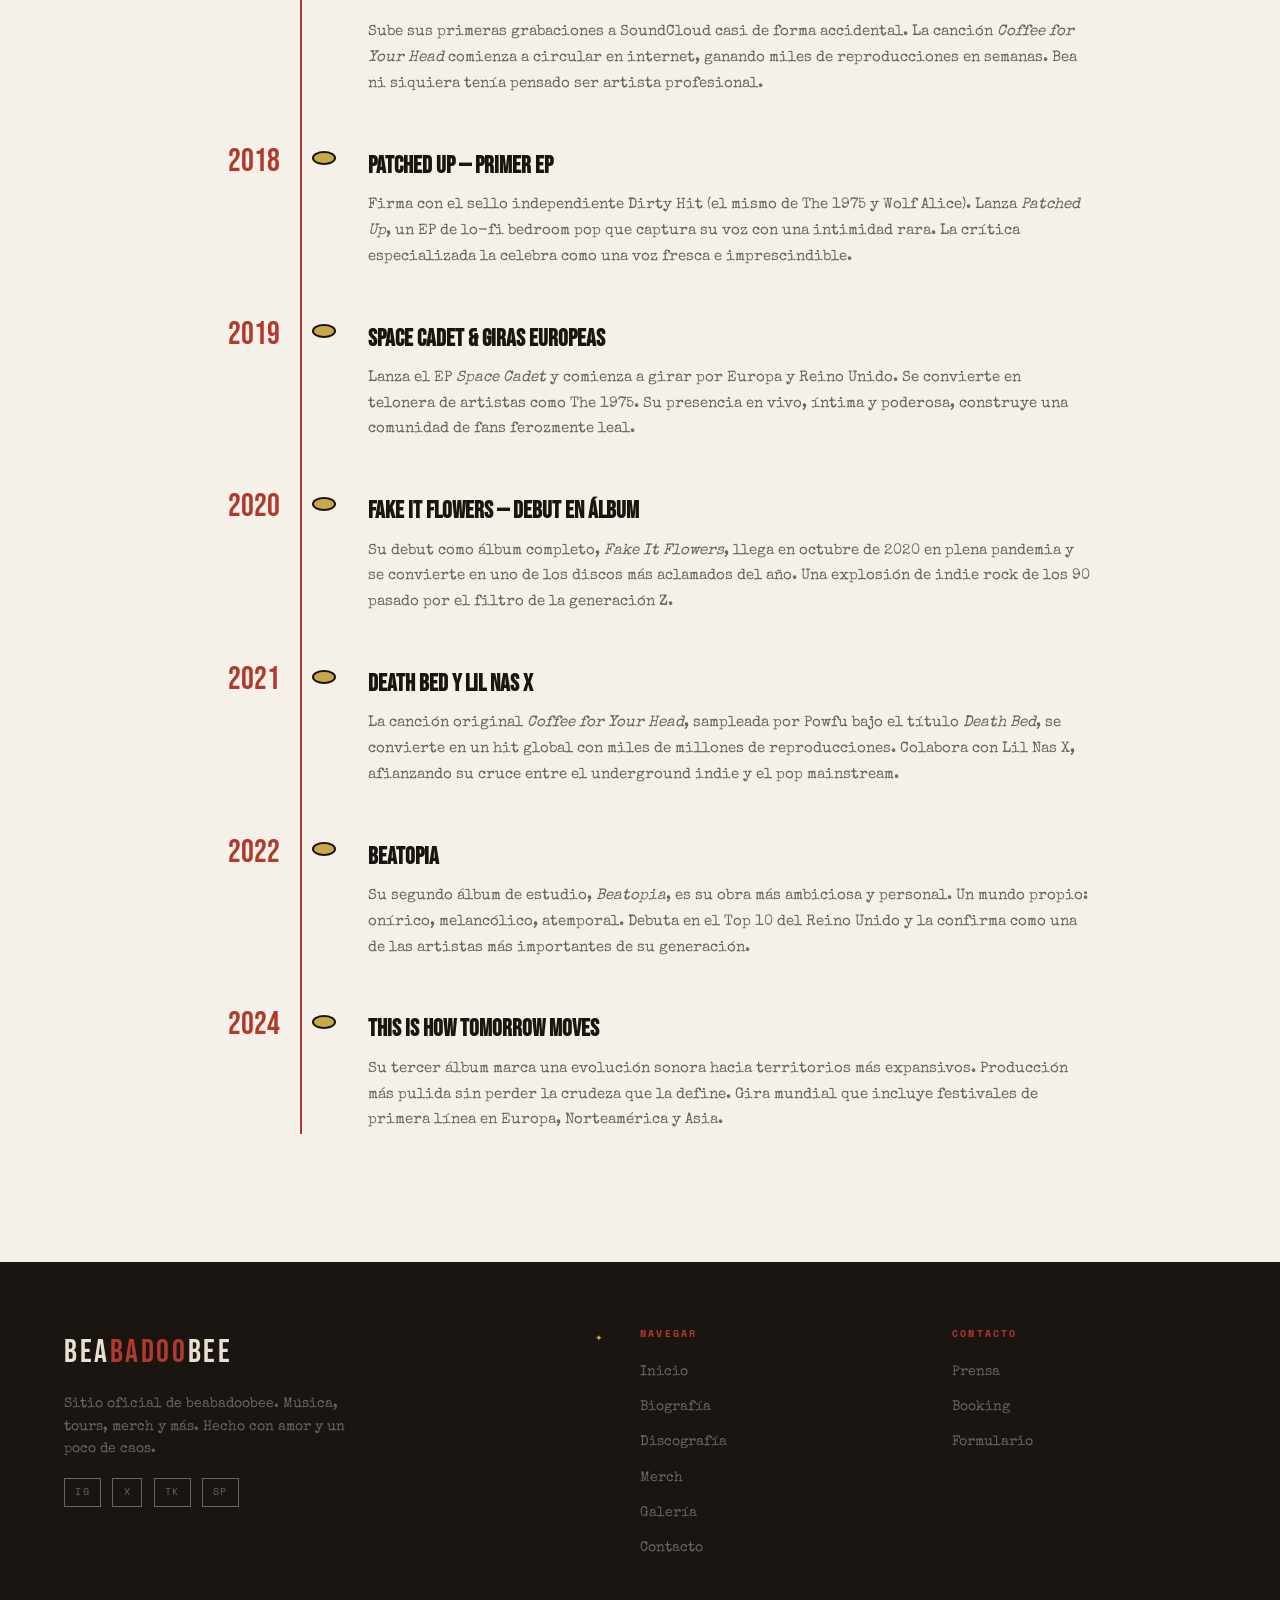
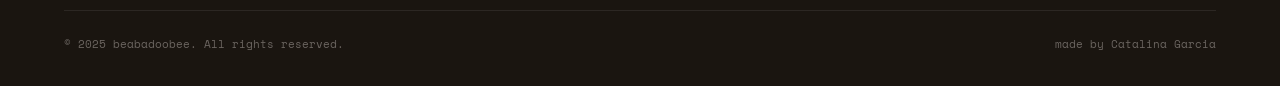
==== commit 03bb8f54: "added images" ====
--- a/biografia.html
+++ b/biografia.html
@@ -19,6 +19,7 @@
     <li class="merch-nav-item">
       <button class="merch-toggle" aria-haspopup="true">Merch <span class="arrow">▼</span></button>
       <div class="merch-dropdown" role="menu">
+        <a href="merch.html">Todo el Merch</a>
         <a href="merch.html#remeras">Remeras</a>
         <a href="merch.html#abrigos">Abrigos</a>
         <a href="merch.html#accesorios">Accesorios</a>
@@ -59,12 +60,11 @@
   <p class="page-hero-sub">manila → london → el mundo ✦</p>
 </div>
 
-<!-- ── BIO INTRO ─────────────────────────── -->
 <section class="bio-page" style="padding-top: 5rem;">
   <div class="bio-intro">
     <div class="bio-intro-img">
       <img
-        src="https://i.pinimg.com/1200x/72/44/1c/72441cd2510d9739b114c36bc61c6f2d.jpg"
+        src="imagenes/bea_blanco2.jpeg"
         alt="beabadoobee retrato"
         loading="lazy"
         onerror="this.onerror=null;this.src='https://images.unsplash.com/photo-1516280440614-37939bbacd81?w=600&q=80';"
@@ -79,7 +79,6 @@
     </div>
   </div>
 
-  <!-- Timeline -->
   <div style="max-width: 1100px; margin: 0 auto; padding: 0 4rem;">
     <p class="section-label">// trayectoria</p>
     <h2 class="section-title">línea de tiempo</h2>
@@ -170,18 +169,16 @@
     </div>
   </div>
 </section>
-
-<!-- ── FOOTER ─────────────────────────────── -->
 <footer class="site-footer" role="contentinfo">
   <div class="footer-inner">
     <div class="footer-brand">
       <a href="index.html" class="nav-logo">bea<span>badoo</span>bee</a>
       <p>Sitio oficial de beabadoobee. Música, tours, merch y más. Hecho con amor y un poco de caos.</p>
       <div class="social-links">
-        <a href="https://www.instagram.com/beabadoobee/" target="_blank" rel="noopener">IG</a>
-        <a href="https://twitter.com/beabadoobee" target="_blank" rel="noopener">X</a>
-        <a href="https://www.tiktok.com/@beabadoobee" target="_blank" rel="noopener">TK</a>
-        <a href="https://open.spotify.com/artist/27NovPIUIRrOZoCHxABJwK" target="_blank" rel="noopener">SP</a>
+        <a href="https://www.instagram.com/radvxz?igsh=NHJpdWJ2d2psZTdv" target="_blank" rel="noopener">IG</a>
+        <a href="https://x.com/beabad00bee" target="_blank" rel="noopener">X</a>
+        <a href="https://www.tiktok.com/@gnocchi500?is_from_webapp=1&sender_device=pc" target="_blank" rel="noopener">TK</a>
+        <a href="https://open.spotify.com/intl-es/artist/35l9BRT7MXmM8bv2WDQiyB?si=5nLjW3QETwmGz6W-Fy0H8g" target="_blank" rel="noopener">SP</a>
       </div>
     </div>
     <div class="footer-col">
@@ -206,7 +203,7 @@
   </div>
   <div class="footer-bottom">
     <span>© 2025 beabadoobee. All rights reserved.</span>
-    <span>made with ✦ &amp; static noise</span>
+    <span>made by Catalina Garcia </span>
   </div>
 </footer>
 
--- a/styles.css
+++ b/styles.css
@@ -1,11 +1,7 @@
-/* ============================================
-   beabadoobee — styles.css
-   Layout: Flexbox | Estética: trash / indie
-   ============================================ */
 
 @import url('https://fonts.googleapis.com/css2?family=Special+Elite&family=Bebas+Neue&family=Caveat:wght@400;700&family=Space+Mono:ital,wght@0,400;0,700;1,400&display=swap');
 
-/* ── Variables ─────────────────────────────── */
+/* variable*/
 :root {
   --cream:      #e8e0d0;
   --cream-dark: #cfc4b0;
@@ -22,12 +18,16 @@
   --font-mono:    'Space Mono', monospace;
 }
 
-/* ── Reset ──────────────────────────────────── */
+/*reset*/
 *, *::before, *::after { box-sizing: border-box; margin: 0; padding: 0; }
 html  { scroll-behavior: smooth; }
 img   { display: block; max-width: 100%; }
 a     { color: inherit; text-decoration: none; }
 ul    { list-style: none; }
+
+#message{
+  resize: none;
+}
 
 body {
   background-color: var(--cream);
@@ -39,7 +39,6 @@
   cursor: crosshair;
 }
 
-/* Grain overlay */
 body::before {
   content: '';
   position: fixed;
@@ -50,9 +49,6 @@
   z-index: 9999;
 }
 
-/* ════════════════════════════════════════════
-   NAV
-════════════════════════════════════════════ */
 .site-nav {
   position: sticky;
   top: 0;
@@ -85,14 +81,12 @@
   top: 6px;
   right: -14px;
 }
-
 .nav-links {
   display: flex;
   flex-direction: row;
   align-items: center;
   gap: 2rem;
 }
-
 .nav-links > li { position: relative; }
 
 .nav-links a,
@@ -128,7 +122,6 @@
 .nav-links a:hover::after,
 .merch-toggle:hover::after { width: 100%; }
 
-/* Flecha del dropdown merch */
 .merch-toggle .arrow {
   display: inline-block;
   margin-left: 4px;
@@ -138,7 +131,6 @@
 }
 .merch-toggle.open .arrow { transform: rotate(180deg); }
 
-/* Dropdown merch desktop — REPARADO */
 .merch-dropdown {
   display: none;
   position: absolute;
@@ -1426,6 +1418,18 @@
     gap: 2rem;
     text-align: center;
   }
+  .juntitos{
+    display: flex;
+    flex-direction: row;
+    gap: 10px;
+    justify-content: space-around;
+    align-items: start;
+    width: 100%;
+    flex-wrap: wrap;
+  }
+  .contact-title{
+    border-bottom: none;
+  }
   .contact-info-cards {
     width: 100%;
     justify-content: center;
@@ -1435,6 +1439,42 @@
   .footer-inner { flex-wrap: wrap; }
   .footer-brand { flex: 0 0 100%; }
   .footer-col { flex: 1 1 140px; }
+.contact-socials{
+    display: flex;
+    flex-direction: row;
+    gap: 5px;
+    justify-content: center;
+    align-items: center;
+    flex-wrap: wrap;
+  }
+  .contact-socials a{
+    display: flex;
+    flex-direction: row;
+    justify-content: center;
+    align-items: center;
+  }
+  .formulariox{
+    display: flex;
+    justify-content: center;
+    align-items: center;
+    flex-direction: column;
+    width: 100%;
+  }
+  .contact-form-wrap{
+    display: flex;
+    flex-direction: column;
+    justify-content: center;
+    align-items: center;
+  }
+  .titulito{
+    display: flex;
+    flex-direction: column;
+    justify-content: center;
+    align-items: center;
+  }
+  .section-title::after{
+    background: none;
+  }
 }
 
 @media (max-width: 768px) {
@@ -1545,10 +1585,19 @@
     width: 100%;
     max-width: 550px;       /* Limitador para mantener proporciones estéticas indie */
     margin: 0 auto;         /* Centra el bloque de texto */
-    display: grid;
-    grid-template-columns: 1fr 1fr; 
+    display: flex;
     gap: 1.5rem;
     text-align: center;     /* Centra los textos internos para mejorar lecturas móviles */
+  }
+
+  .juntitos{
+    display: flex;
+    flex-direction: row;
+    gap: 10px;
+    justify-content: space-around;
+    align-items: start;
+    width: 110%;
+    flex-wrap: wrap;
   }
 
   .contact-info-block {
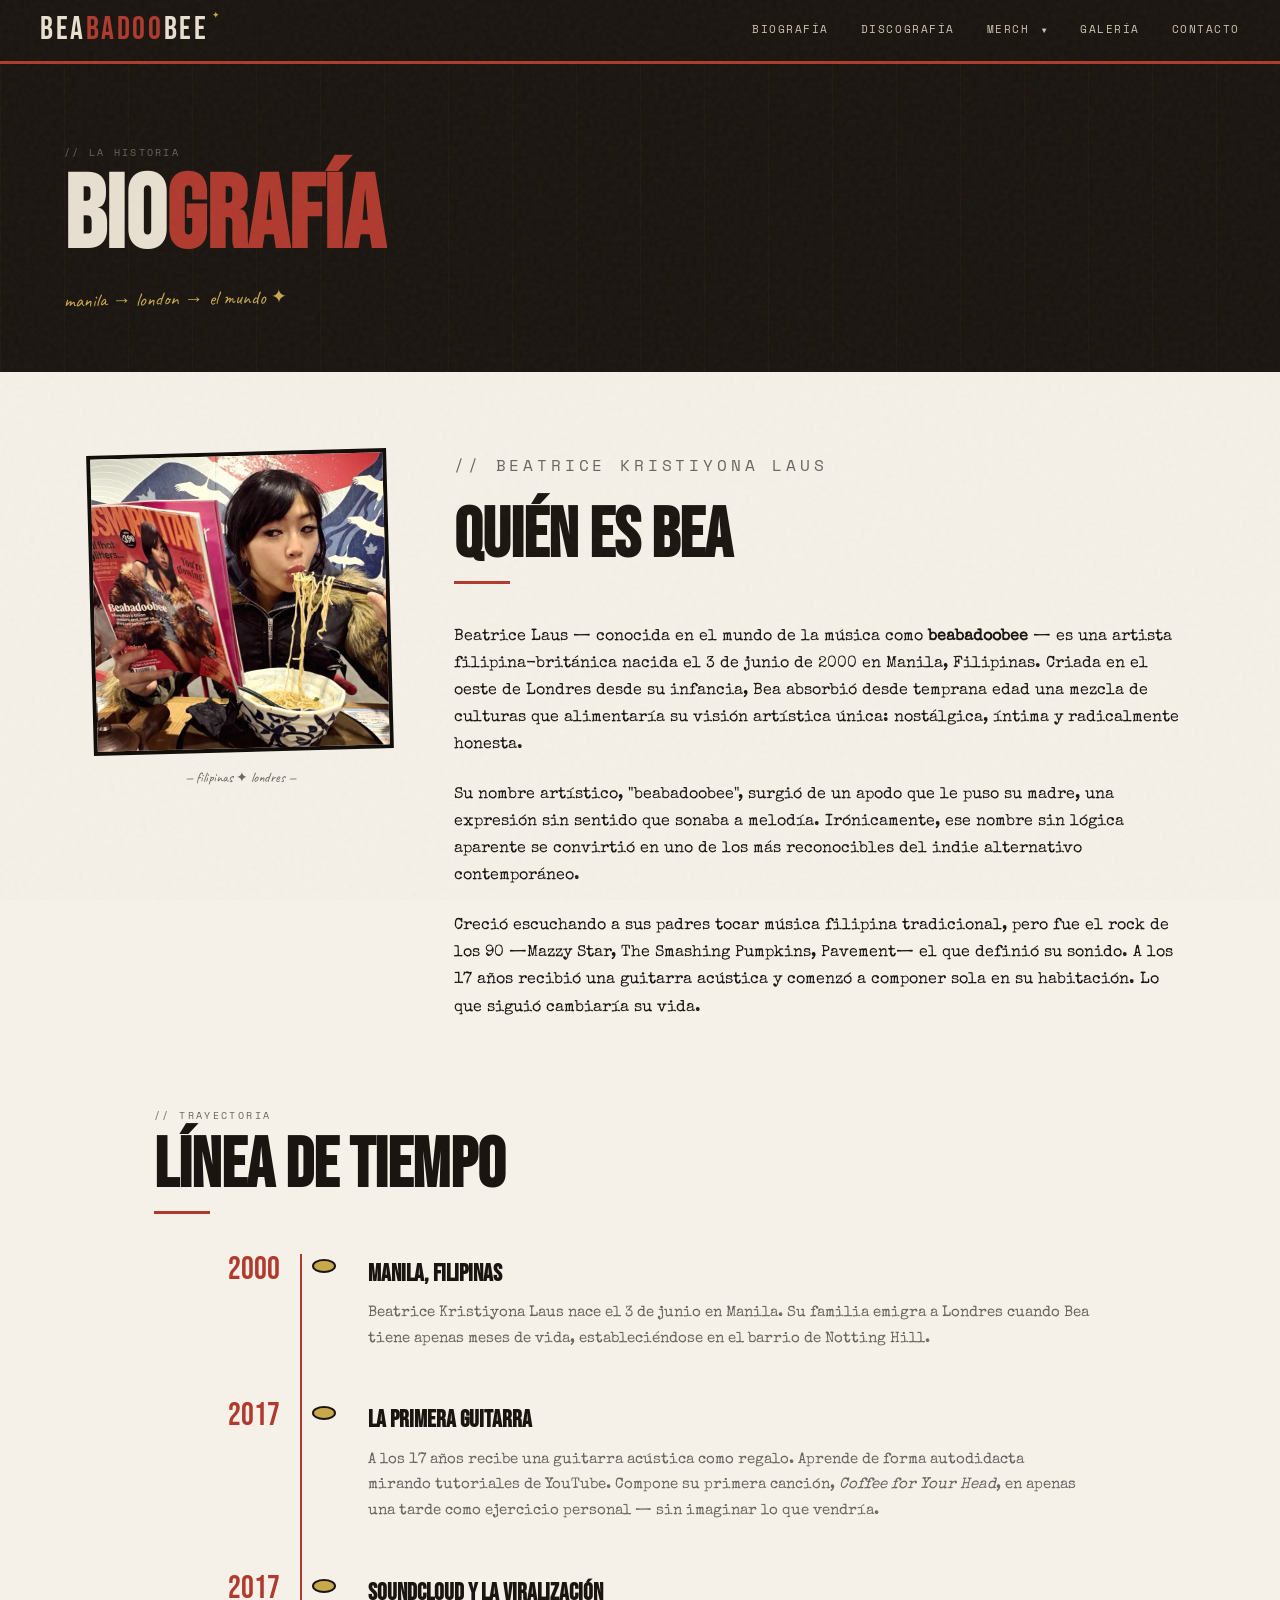
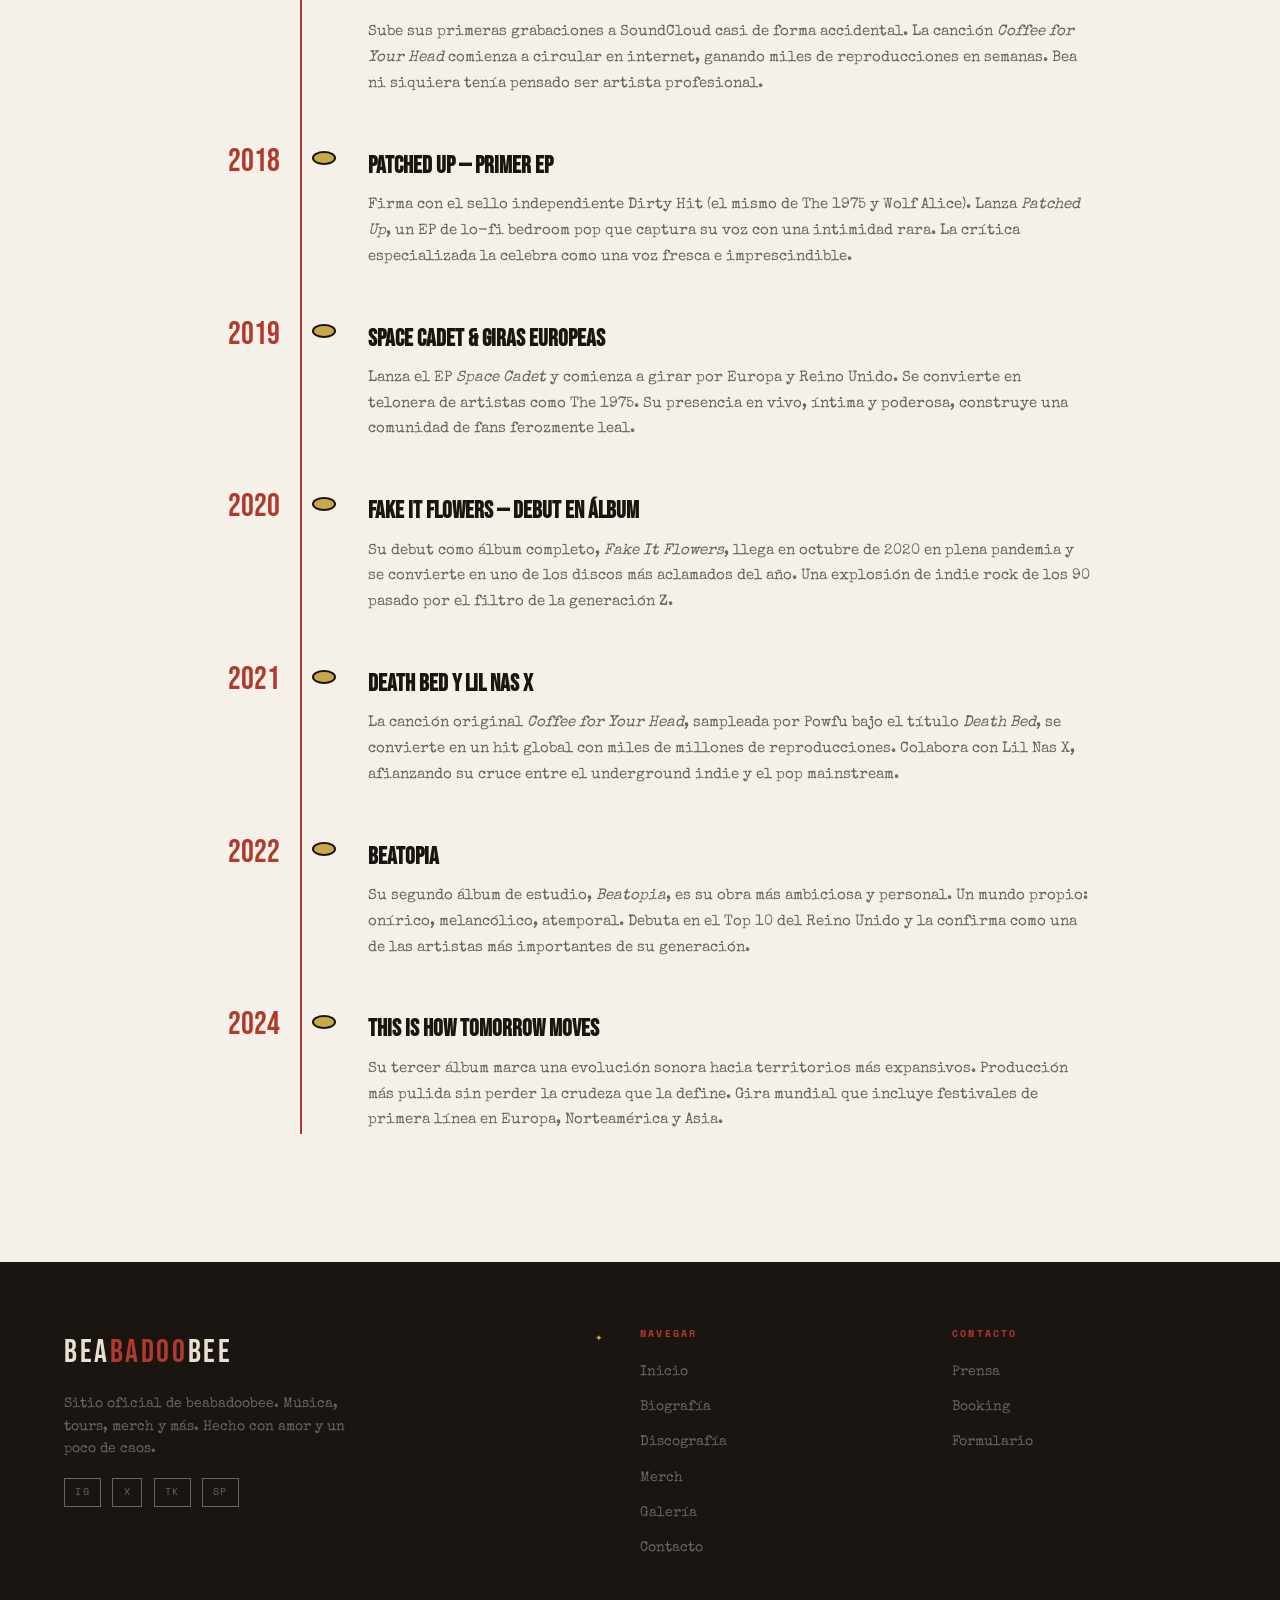
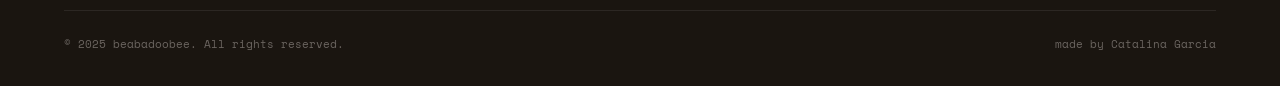
==== commit 859fc114: "todas las imagenes subidas y optimizadas" ====
--- a/biografia.html
+++ b/biografia.html
@@ -10,7 +10,6 @@
 </head>
 <body>
 
-<!-- ── NAV ───────────────────────────────── -->
 <nav class="site-nav" role="navigation" aria-label="Menú principal">
   <a href="index.html" class="nav-logo">bea<span>badoo</span>bee</a>
   <ul class="nav-links">
@@ -53,7 +52,6 @@
   </ul>
 </div>
 
-<!-- ── PAGE HERO ─────────────────────────── -->
 <div class="page-hero">
   <p class="page-hero-eyebrow">// la historia</p>
   <h1 class="page-hero-title">bio<span>grafía</span></h1>
@@ -64,10 +62,9 @@
   <div class="bio-intro">
     <div class="bio-intro-img">
       <img
-        src="imagenes/bea_blanco2.jpeg"
-        alt="beabadoobee retrato"
+        src="imagenes/bea_ramen.jpeg"
+        alt="beabadoobee comiendo ramen"
         loading="lazy"
-        onerror="this.onerror=null;this.src='https://images.unsplash.com/photo-1516280440614-37939bbacd81?w=600&q=80';"
       />
     </div>
     <div class="bio-intro-text">
--- a/styles.css
+++ b/styles.css
@@ -1399,8 +1399,11 @@
 
 @media (max-width: 1024px) {
   .album-block,
-  .album-block:nth-child(even) { flex-direction: column; }
+  .album-block:nth-child(even) { flex-direction: column; justify-content: center; align-items: center; }
   .album-cover-wrap { flex: none; max-width: 260px; }
+  .album-info{
+    min-width: 60vw;
+  }
 
   .bio-intro { flex-direction: column; }
   .bio-intro-img { flex: none; max-width: 280px; align-self: center; }
@@ -1487,9 +1490,10 @@
   /* Hero index */
   .hero { flex-direction: column; min-height: auto; }
   .hero-image-side {
-    flex: none; width: 100%;
-    height: 64vw; min-height: 240px;
-    order: -1; padding: 0;
+    display: none;
+    width: 100%;
+    order: -1; 
+    padding: 0;
   }
   .hero-image-side::before { display: none; }
   .hero-image-side img { max-width: 100%; transform: none; border: none; box-shadow: none; }
